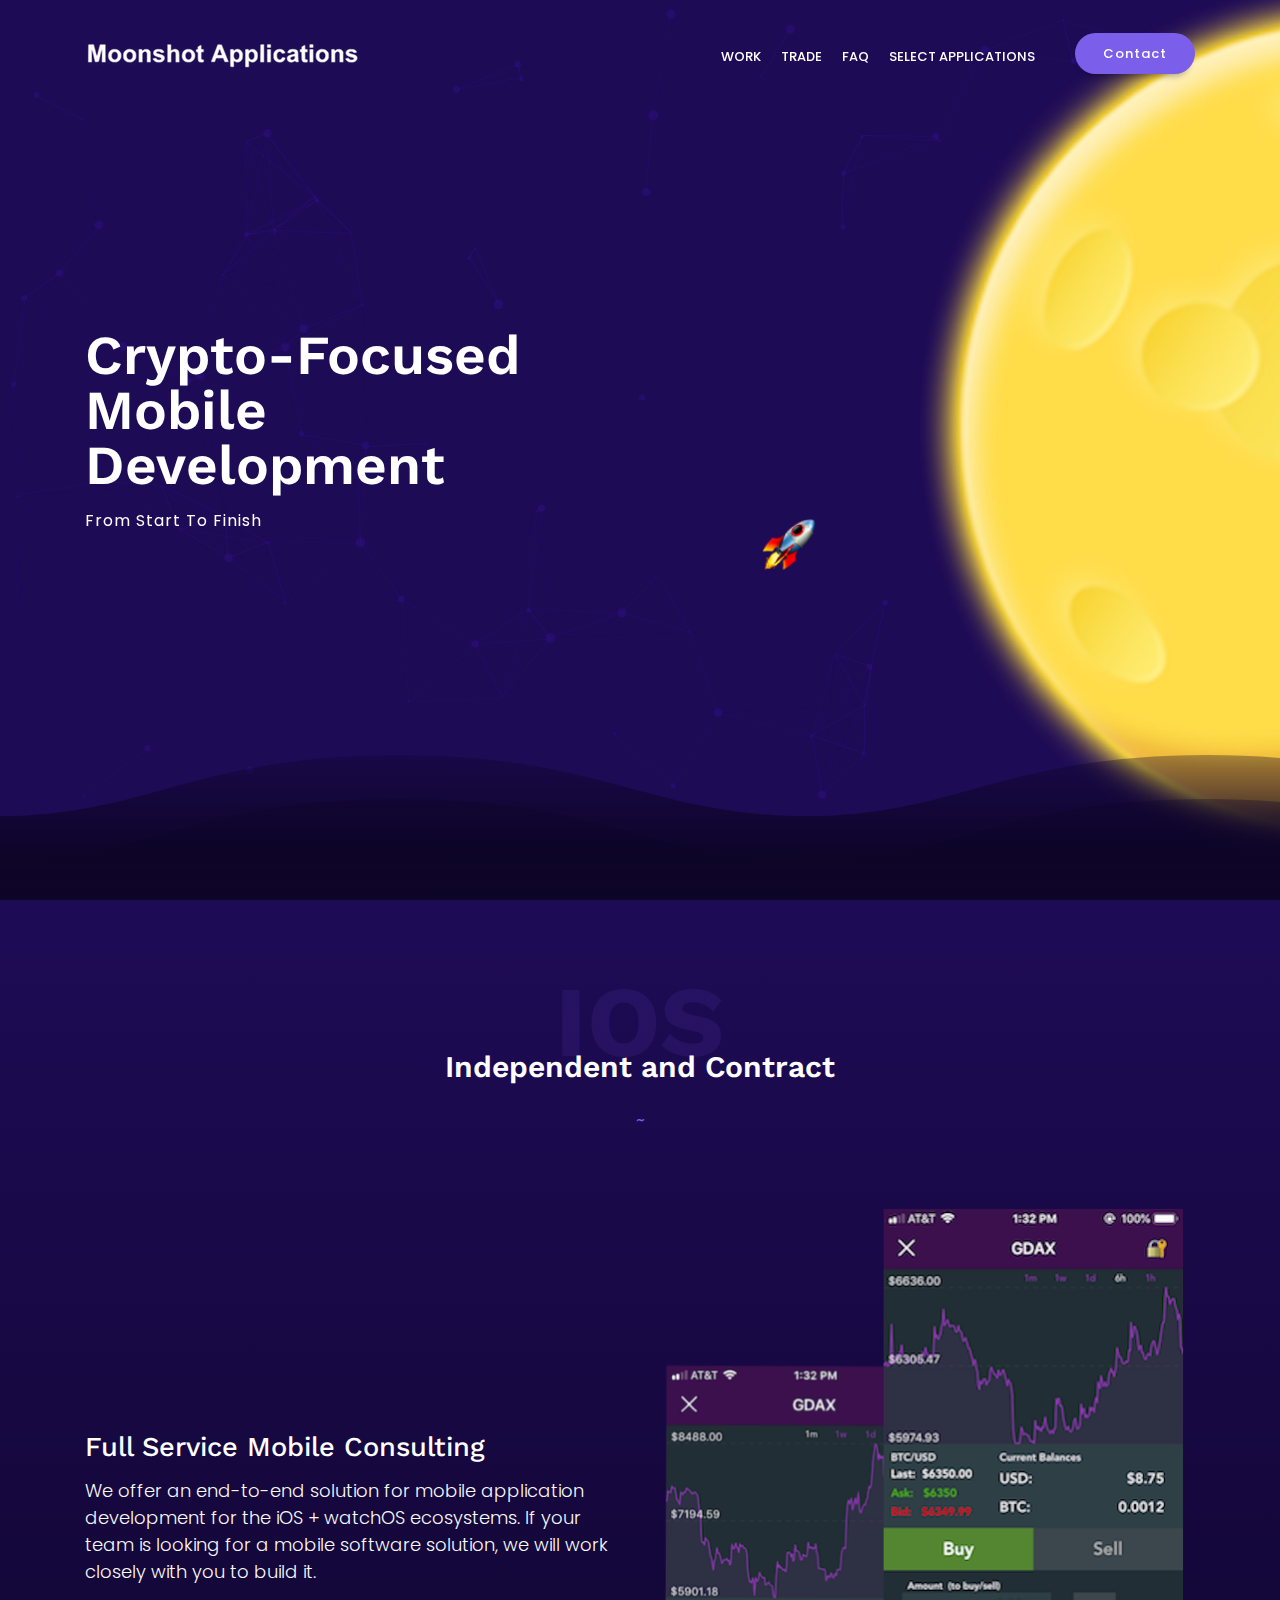
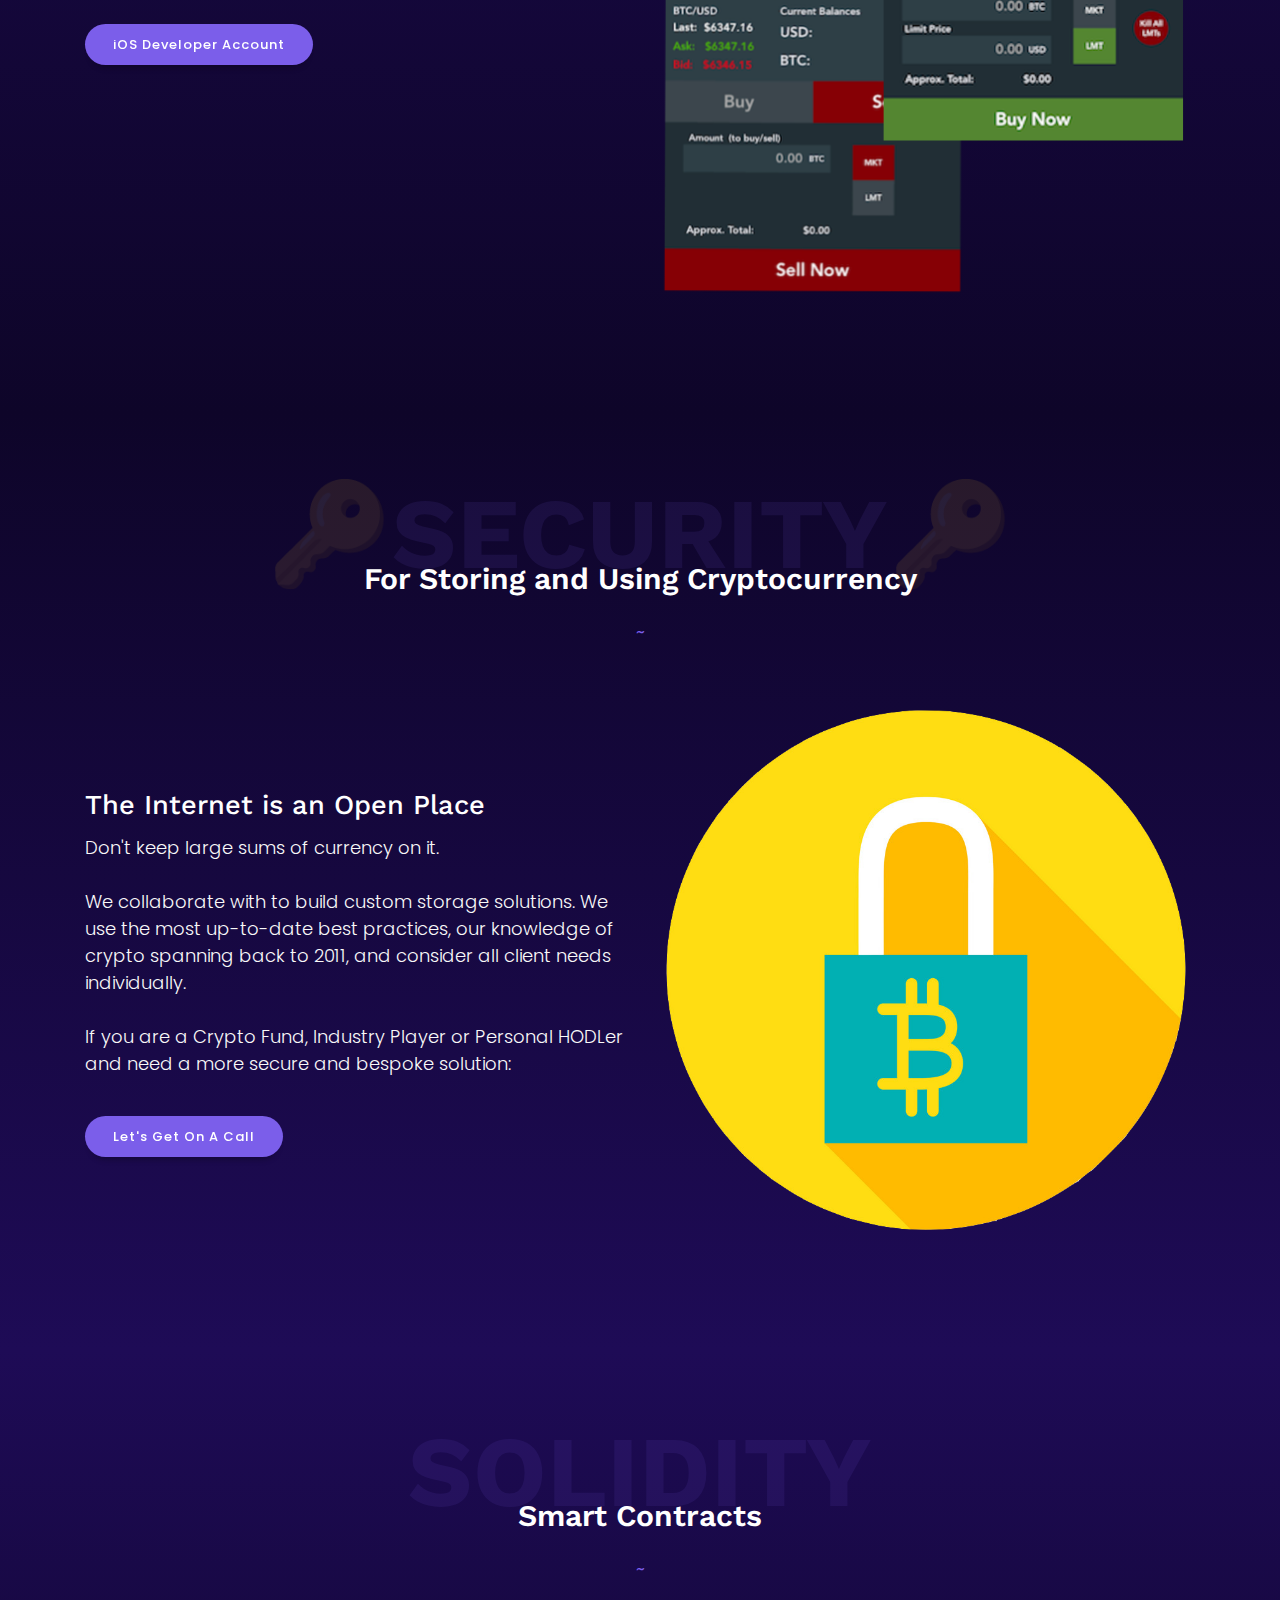
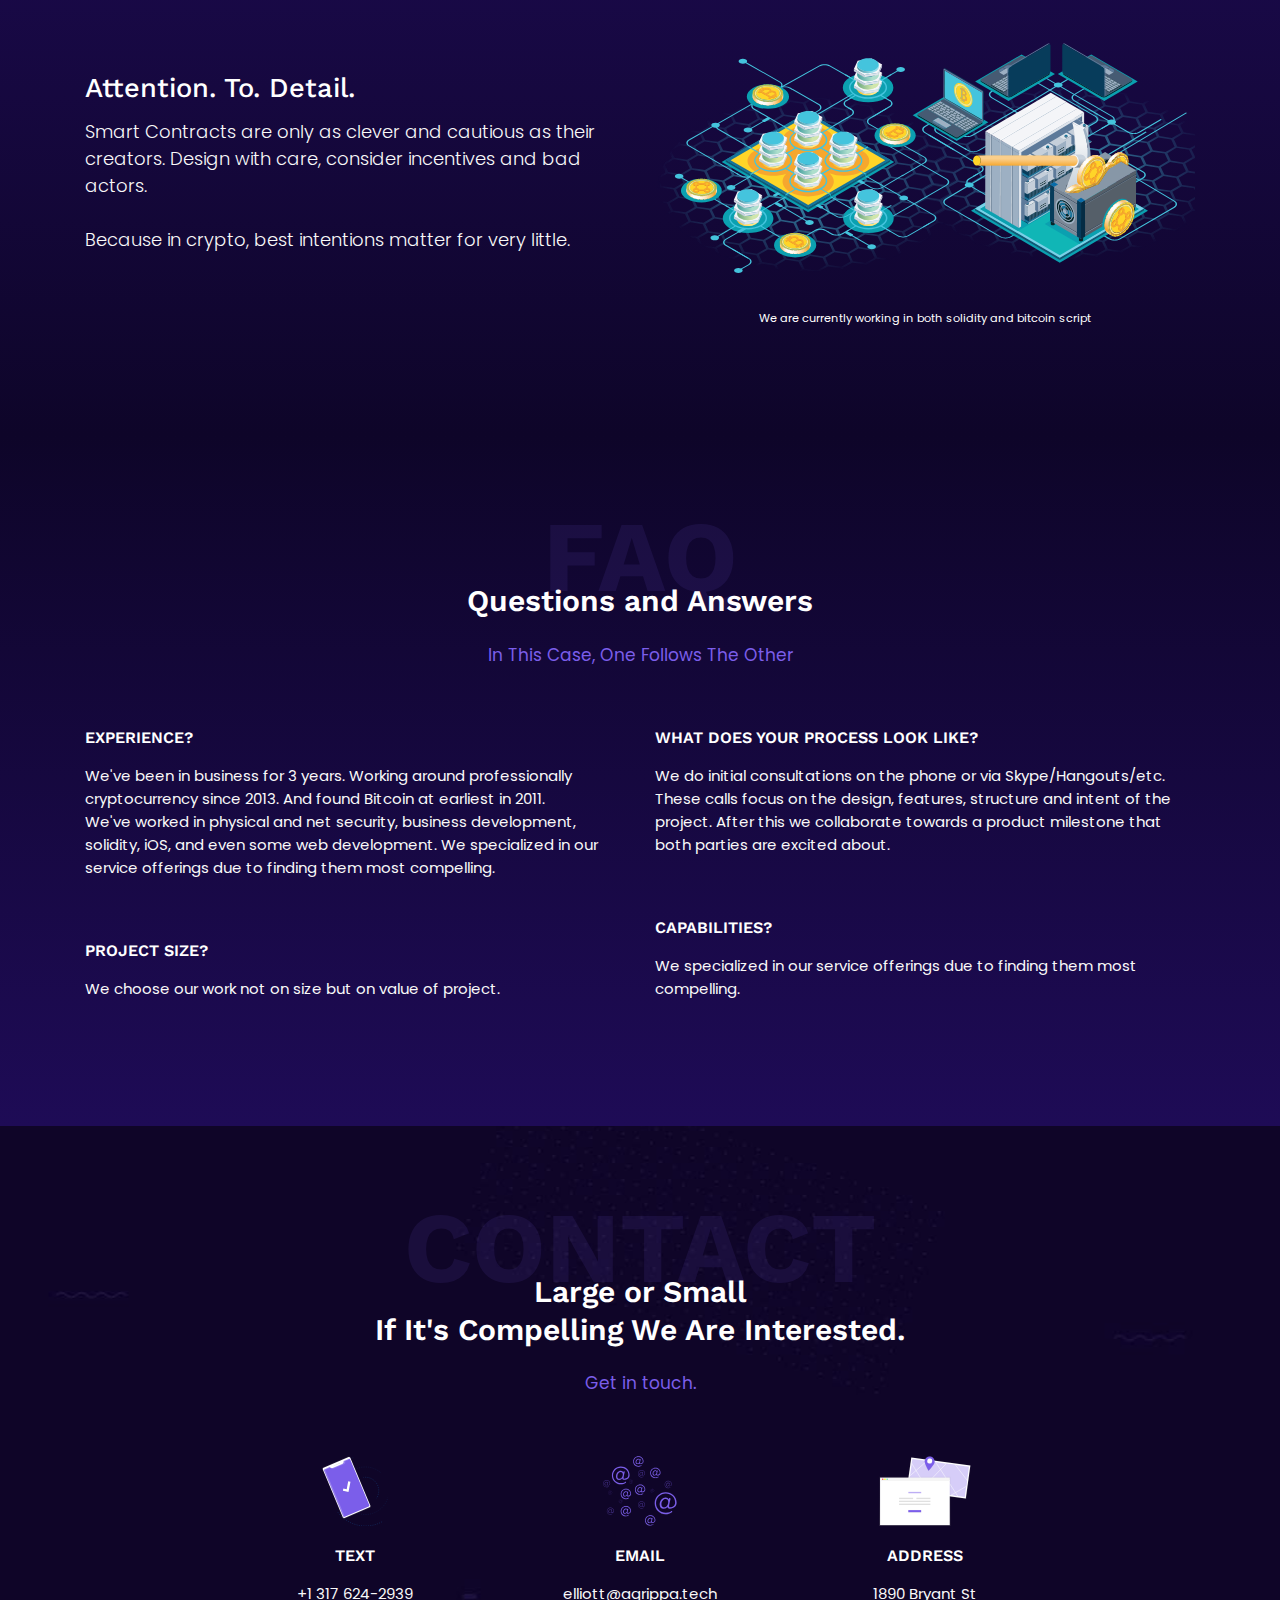
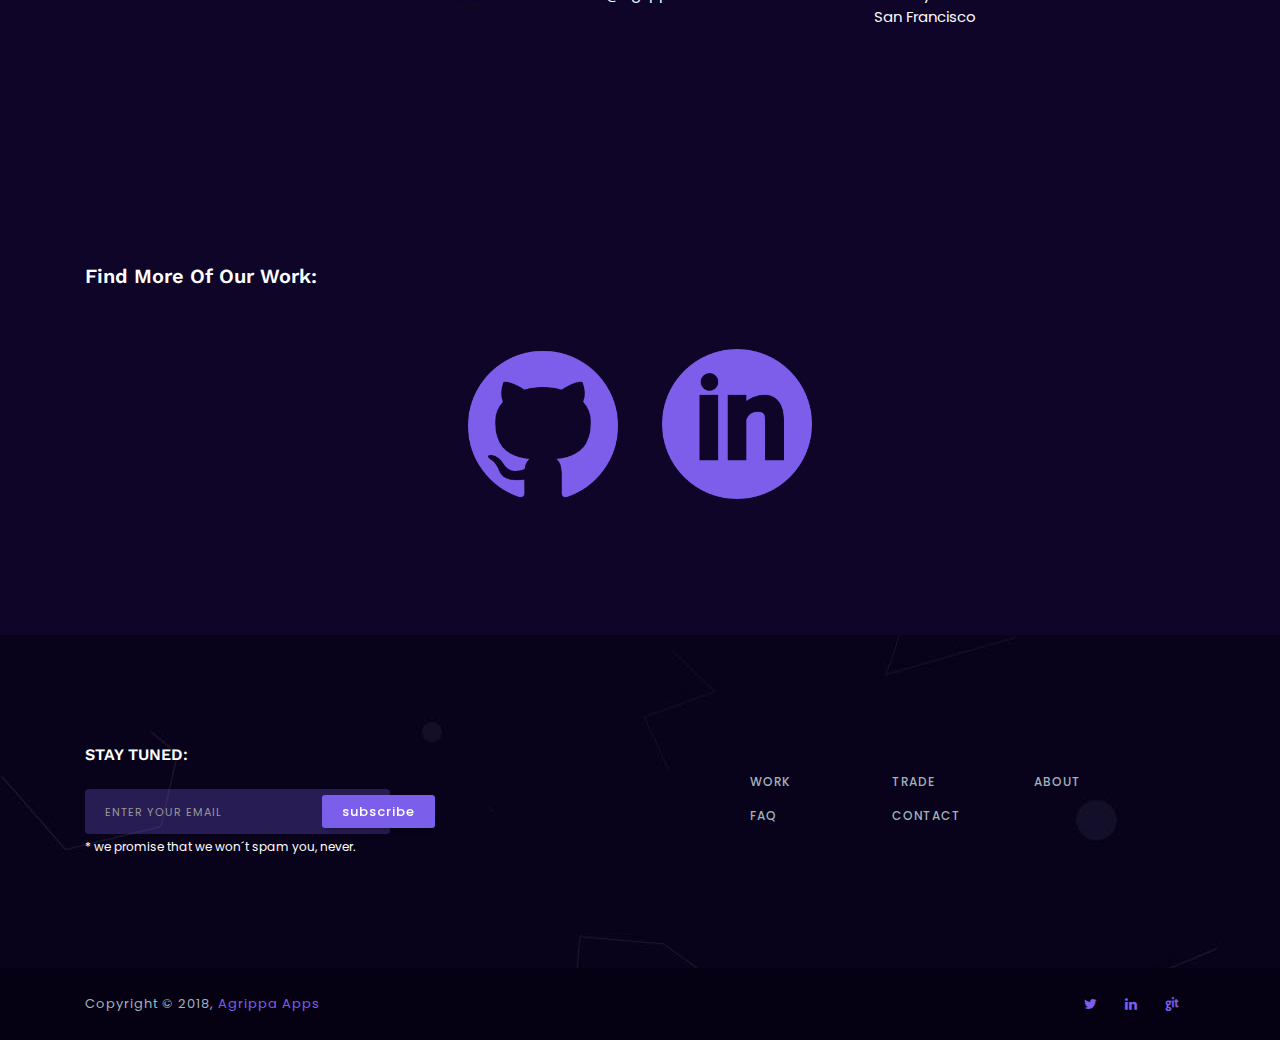
==== index.html @ 1a447d34 "first roustabout commit, much editing to be done" ====
<!DOCTYPE html>
<!--[if IE 8]><html class="no-js lt-ie9" lang="en"> <![endif]-->
<!--[if gt IE 8]>
<!--><html class="no-js" lang="en"><!--<![endif]-->
<head>

	<!-- Basic Page Needs      file:///Users/Elliott/Desktop/newSite/itali43Github/index.html
	================================================== -->
	<meta charset="utf-8">
	<title>Moonshot Apps</title>
	<meta name="description"  content="Amazing Software Consulting Start to Finish" />
	<meta name="author" content="Agrippa Apps">
	<meta name="keywords"  content="ig design, website, design, html5, css3, jquery, creative, clean, animated, portfolio, blog, one-page, multi-page, corporate, business," />
	<meta property="og:title" content="Moonshot Applications" />
	<meta property="og:type" content="website" />
	<meta property="og:url" content="" />
	<meta property="og:image" content="" />
	<meta property="og:image:width" content="470" />
	<meta property="og:image:height" content="246" />
	<meta property="og:site_name" content="" />
	<meta property="og:description" content="Professional Software Consulting" />
	<meta name="twitter:card" content="summary_large_image" />
	<meta name="twitter:site" content="https://twitter.com/notnotElliott" />
	<meta name="twitter:domain" content="http://tothemoon.consulting" />
	<meta name="twitter:title" content="" />
	<meta name="twitter:description" content="Personal Twitter" />
	<meta name="twitter:image" content="http://tothemoon.consulting" />

	<!-- Mobile Specific Metas
	================================================== -->
	<meta name="viewport" content="width=device-width, initial-scale=1, maximum-scale=1">
	<meta name="theme-color" content="#212121"/>
    <meta name="msapplication-navbutton-color" content="#212121"/>
    <meta name="apple-mobile-web-app-status-bar-style" content="#212121"/>

	<!-- Web Fonts
	================================================== -->
	<link href="https://fonts.googleapis.com/css?family=Work+Sans:100,200,300,400,500,600,700,800,900" rel="stylesheet"/>
	<link href="https://fonts.googleapis.com/css?family=Poppins:100,100i,200,200i,300,300i,400,400i,500,500i,600,600i,700,700i,800,800i,900,900i" rel="stylesheet"/>
	<link href="https://fonts.googleapis.com/css?family=Crimson+Text:400,400i,600,600i,700,700i" rel="stylesheet"/>

	<!-- CSS
	================================================== -->
	<link rel="stylesheet" href="css/bootstrap.min.css"/>
	<link rel="stylesheet" href="css/font-awesome.min.css"/>
	<link rel="stylesheet" href="css/owl.carousel.css"/>
	<link rel="stylesheet" href="css/owl.transitions.css"/>
	<link rel="stylesheet" href="css/style.css"/>
	<link rel="stylesheet" href="css/colors/color.css"/>

	<!-- Favicons
	================================================== -->
	<link rel="icon" type="image/png" href="rocketFavIcon.png">
	<link rel="apple-touch-icon" href="rocket-touch.png">
	<link rel="apple-touch-icon" sizes="72x72" href="rocket-touch72.png">
	<link rel="apple-touch-icon" sizes="114x114" href="rocket-touch114.png">


</head>
<body>

	<div class="loader dark">
		<svg version="1.1" id="Layer_1" xmlns="http://www.w3.org/2000/svg" xmlns:xlink="http://www.w3.org/1999/xlink" x="0px" y="0px"
		 width="24px" height="30px" viewBox="0 0 24 30" style="enable-background:new 0 0 50 50;" xml:space="preserve">
			<rect x="0" y="0" width="4" height="10" fill="#333">
				<animateTransform attributeType="xml"
				attributeName="transform" type="translate"
				values="0 0; 0 20; 0 0"
				begin="0" dur="0.6s" repeatCount="indefinite" />
			</rect>
			<rect x="10" y="0" width="4" height="10" fill="#333">
				<animateTransform attributeType="xml"
				attributeName="transform" type="translate"
				values="0 0; 0 20; 0 0"
				begin="0.2s" dur="0.6s" repeatCount="indefinite" />
			</rect>
			<rect x="20" y="0" width="4" height="10" fill="#333">
				<animateTransform attributeType="xml"
				attributeName="transform" type="translate"
				values="0 0; 0 20; 0 0"
				begin="0.4s" dur="0.6s" repeatCount="indefinite" />
			</rect>
		</svg>
	</div>



	<!-- Nav and Logo
	================================================== -->

	<div id="menu-wrap" class="menu-back cbp-af-header dark">
		<div class="container">
			<div class="row">
				<div class="col-12">
					<nav class="navbar navbar-expand-lg navbar-light bg-light mx-lg-0">
						<a class="navbar-brand" href="index.html"><img src="img/moonshotTextWhiteSMALL.png" alt=""></a>
						<button class="navbar-toggler" type="button" data-toggle="collapse" data-target="#navbarSupportedContent" aria-controls="navbarSupportedContent" aria-expanded="false" aria-label="Toggle navigation">
							<span class="navbar-toggler-icon">
								<span class="menu-icon__line menu-icon__line-left"></span>
								<span class="menu-icon__line"></span>
								<span class="menu-icon__line menu-icon__line-right"></span>
							</span>
						</button>

						<div class="collapse navbar-collapse" id="navbarSupportedContent">
							<ul class="navbar-nav ml-auto">
								<li class="nav-item">
									<a class="nav-link" href="#work" data-ps2id-offset="120">Work</a>
								</li>
								<li class="nav-item">
									<a class="nav-link" href="pstrade.html">Trade</a>
								</li>
								<!-- <li class="nav-item">
									<a class="nav-link" href="#about">About</a>
								</li> -->
								<li class="nav-item">
									<a class="nav-link" href="#faq">FAQ</a>
								</li>

								<li class="nav-item">
									<a class="nav-link no-line" href="#">Select Applications</a>
									<ul class="background-dark-blue-2 sub-shadow">
										<li><a href="https://itunes.apple.com/us/app/purple-swan/id1237567657?mt=8">Purple Swan</a></li>
										<li><a href="https://github.com/itali43/PSTrading/blob/master/README.md">The Story of PSTrade</a></li>
										<li><a href="https://itunes.apple.com/us/app/stegasaurus/id1383351187?mt=8">Stegasaurus</a></li>
										<li><a href="panickRoom.html">Panick!</a></li>
										<li><a href="https://itunes.apple.com/us/app/vessel-app/id1323809767?mt=8">Vessel</a></li>
										<!-- <li><a href="index-4.html">Security Contracting App</a></li> -->
										<li><a href="http://pactumcapital.com">Pactum Capital Website</a></li>
										<!--<li><a href="https://itunes.apple.com/us/app/eight-minute-abs/id1416851451?mt=8">Eight Minute Abs</a></li>-->
									</ul>
								</li>

								<li class="nav-item mt-2">
									<a class="btn btn-primary js-tilt" href="mailto:elliott@agrippa.tech" role="button" data-tilt-perspective="300" data-tilt-speed="700" data-tilt-max="24"><span>Contact</span></a>
								</li>
							</ul>
						</div>
					</nav>
				</div>
			</div>
		</div>
	</div>


	<!-- Primary Page Layout
	================================================== -->

	<div class="section full-height height-auto-lg hide-over background-dark-blue-3">
		<div class="hero-center-wrap relative-on-lg">
			<div class="container">
				<div class="row">
					<div class="col-lg-6 text-center text-lg-left parallax-fade-top align-self-center z-bigger">
						<h2 class="text-white">Crypto-Focused Mobile Development</h2>
						<p class="mt-3 mb-4 pb-3 font-weight-normal text-white">From Start To Finish</p>
						<!-- Button under title
						<a class="btn btn-primary js-tilt" href="#app" data-gal="m_PageScroll2id" data-ps2id-offset="68" role="button" data-tilt-perspective="300" data-tilt-speed="700" data-tilt-max="24"><span>Download App</span></a>
						================================================== -->

					</div>
					<div class="col-lg-6 mt-5 mt-lg-0">
						<div class="img-wrap header-img">
							<img src="img/thenMoonWRocket.png" alt="">
						</div>
					</div>
				</div>
			</div>
		</div>
		<div class="ocean dark">
			<div class="wave"></div>
			<div class="wave"></div>
		</div>
		<div id="particles-js" class="min-height"></div>
	</div>

	<!-- <div class="section z-bigger background-gradient-dark">
		<div class="section padding-bottom-big" id="featured">
		<div class="section">
			<div class="container">
				<div class="row">

					<div class="col-md-12">
						<div class="title-wrap text-center">
							<h3 class="text-white"><br><br><b>Featured:</b> <br>Panick Room</h3>
							<p class="color-pr">~</p>
							<div class="title-wrap text-center">

							<p class="mb-4 mb-lg-5 text-white"> Bet on your ability to respond to notifications.
								<br>
								It pays to pay attention!
							</p>
</div>
						</div>
					</div>

				</div>
			</div>


		</div>
		<div class="section padding-top-big-featured">
				<div class="row">
					<div class="col-12 col-lg-6 offset-lg-3 text-center">
						<img src="img/PanickIconSMALL.png" alt="image"/><br><br>
						<a class="btn btn-primary mx-0 js-tilt" href="panickRoom.html" role="button" data-tilt-perspective="300" data-tilt-speed="700" data-tilt-max="24"><span>Show Me What's Coming</span></a>

					</div>
				</div>
		</div>
		</div>

	</div> -->

		<div class="section padding-top-bottom-big background-gradient-dark-re" id="work">
			<div class="container">
				<div class="row">
					<div class="col-md-12">
						<div class="title-wrap text-center">
							<div class="back-title">ios</div>
							<h3 class="text-white"><br>Independent and Contract</h3>
							<p class="color-pr">~</p>
						</div>
					</div>
				</div>
			</div>
			<div class="container">
				<div class="row">
					<div class="col-md-6 align-self-center">
						<h4 class="text-white">Full Service Mobile Consulting</h4>
						<p class="lead text-grey">We offer an end-to-end solution for mobile application development
							for the iOS + watchOS ecosystems. If your team is looking for a mobile software solution,
							we will work closely with you to build it.
</p>
						<!-- <ul class="app-list mb-5 mt-4">
							<li class="text-grey">Mind On The Money: IAP, Crypto, Wallet, TXNs</li>
							<li class="text-grey">Location: Geolocation, Core Sensor APIs, Maps, All Working Together</li>
							<li class="text-grey">Decentralization: Shamirs Secrets, Fugi, Purple Swan Keychain</li>
							<li class="text-grey">Detailed transaction info</li>
							<li class="text-grey">Custom fees and limits</li>
						</ul> -->

						<br>
						<a class="btn btn-primary mx-0 js-tilt" href="https://itunes.apple.com/us/developer/elliott-williams/id1089862715" role="button" data-tilt-perspective="300" data-tilt-speed="700" data-tilt-max="24"><span>iOS Developer Account</span></a>
						<!-- <a class="app-btn ml-4" href="#"><i class="fa fa-apple"></i></a>
						<a class="app-btn ml-2" href="#"><i class="fa fa-android"></i></a>
						<a class="app-btn ml-2" href="#"><i class="fa fa-windows"></i></a> -->
					</div>
					<div class="col-md-6 order-first order-md-last mb-4 mb-md-0">
						<div class="img-wrap">
							<img src="img/doubleAppView.png" alt="">
						</div>
					</div>
				</div>
			</div>
		</div>


				<div class="section padding-top-bottom-big background-gradient-dark" id="security">
					<div class="container">
						<div class="row">
							<div class="col-md-12">
								<div class="title-wrap text-center">
									<div class="back-title">🔑Security🔑</div>
									<h3 class="text-white"><br>For Storing and Using Cryptocurrency</h3>
									<p class="color-pr">~</p>
								</div>
							</div>
						</div>
					</div>
					<div class="container">
						<div class="row">
							<div class="col-md-6 align-self-center">
								<h4 class="text-white">The Internet is an Open Place</h4>
								<p class="lead text-grey">Don't keep large sums of currency on it.
									<br><br>
									We collaborate with  to build custom storage solutions.
									We use the most up-to-date best practices, our knowledge of crypto spanning back to 2011, and consider all client needs individually.
									<br><br>
									If you are a Crypto Fund, Industry Player or Personal HODLer and need a more secure and bespoke solution:
								</p>
								<br>
								<a class="btn btn-primary mx-0 js-tilt" href="#contact" role="button" data-tilt-perspective="300" data-tilt-speed="700" data-tilt-max="24"><span>Let's Get On A Call</span></a>

								<!-- <ul class="app-list mb-5 mt-4">
									<li class="text-grey"><b>Bespoke solutions.</b> Each situation demands a custom solution to fith the client.</li>
									<li class="text-grey"><b>Decentralizate.</b> password recovery with <a href="https://github.com/itali43/ShamirsSecretConcept">Shamir's Secret Sharing</a></li>
									<li class="text-grey"><b>Blockchain Agnostic.</b>  BTC, ETH, ERC20, XLM, etc.</li>
									<li class="text-grey"><b>Backups.</b>  Mistakes happen, and any good security solution has multiple backups.</li>
									<li class="text-grey"><b>Time Matters.</b>  Whether it's every day or once a decade makes a difference.  We dial between ease of use with security.</li>
								</ul> -->
								<!-- <a class="btn btn-primary mx-0 js-tilt" href="#" role="button" data-tilt-perspective="300" data-tilt-speed="700" data-tilt-max="24"><span>Download App</span></a>
								<a class="app-btn ml-4" href="#"><i class="fa fa-apple"></i></a>
								<a class="app-btn ml-2" href="#"><i class="fa fa-android"></i></a>
								<a class="app-btn ml-2" href="#"><i class="fa fa-windows"></i></a> -->
							</div>
							<div class="col-md-6 order-first order-md-last mb-4 mb-md-0">
								<div class="img-wrap">
									<img src="img/BTCLock.png" alt="">
								</div>
							</div>
						</div>
					</div>
				</div>



						<div class="section padding-top-bottom-big background-gradient-dark-re" id="solidity">
							<div class="container">
								<div class="row">
									<div class="col-md-12">
										<div class="title-wrap text-center">
											<div class="back-title">Solidity</div>
											<h3 class="text-white"><br>Smart Contracts</h3>
											<p class="color-pr">~</p>
										</div>
									</div>
								</div>
							</div>
							<div class="container">
								<div class="row">
									<div class="col-md-6 align-self-center">
										<h4 class="text-white">Attention. To. Detail.</h4>
										<p class="lead text-grey">
											Smart Contracts are only as clever and cautious as their creators.
											Design with care, consider incentives and bad actors.
											<br><br>
											Because in crypto, best intentions matter for very little.
											<br><br>
										</p>
										<!-- <ul class="app-list mb-5 mt-4">
											<li class="text-grey">Smart by design</li>
											<li class="text-grey">Easy Coin Management</li>
											<li class="text-grey">Instantly import your wallet</li>
											<li class="text-grey">Detailed transaction info</li>
											<li class="text-grey">Custom fees and limits</li>
										</ul> -->
										<!-- <a class="btn btn-primary mx-0 js-tilt" href="https://github.com/itali43/landlordNASProject/blob/master/landlordNAS.js" role="button" data-tilt-perspective="300" data-tilt-speed="700" data-tilt-max="24"><span>Our  Nebulas Contract</span></a> -->
										<!-- <a class="app-btn ml-4" href="#"><i class="fa fa-apple"></i></a>
										<a class="app-btn ml-2" href="#"><i class="fa fa-android"></i></a>
										<a class="app-btn ml-2" href="#"><i class="fa fa-windows"></i></a>  -->
									</div>
									<div class="col-md-6 order-first order-md-last mb-4 mb-md-0">
										<div class="img-wrap">
											<img src="img/home-il.svg" alt="">
											<br>
											<center><a class="text-white"><sub>We are currently working in both solidity and bitcoin script</sub><a></center>
										</div>
									</div>
								</div>
							</div>
						</div>

		<!-- concept section
	<div class="section padding-top-bottom-big background-gradient-dark-re" id="concept">
		<div class="container">
			<div class="row">
				<div class="col-md-12">
					<div class="title-wrap text-center">
						<div class="back-title">concept</div>
						<h3 class="text-white">We are the only global<br>mining operation.</h3>
						<p class="color-pr">Lend your digital assets to others for trading and earn an interest through margin trading loans.</p>
					</div>
				</div>
				<div class="col-md-4">
					<div class="concept-box">
						<img class="mb-4" src="img/con-1.svg" alt="">
						<h5 class="text-white">Independent</h5>
						<p class="text-grey">Our mobility concept enables super-simple transportation and worldwide deployment.</p>
					</div>
				</div>
				<div class="col-md-4 mt-4 mt-md-0">
					<div class="concept-box">
						<img class="mb-4" src="img/con-2.svg" alt="">
						<h5 class="text-white">Fully Scalable</h5>
						<p class="text-grey">Mobile and efficient low-cost hardware and optimized propietary management.</p>
					</div>
				</div>
				<div class="col-md-4 mt-4 mt-md-0">
					<div class="concept-box">
						<img class="mb-4" src="img/con-3.svg" alt="">
						<h5 class="text-white">High Growth</h5>
						<p class="text-grey">Our reinvestment strategy enables us to quickly grow our fleet of mobile units.</p>
					</div>
				</div>
				<div class="col-md-12 padding-top-bottom">
					<div class="line-sep"></div>
				</div>
			</div>
		</div>
		<div class="container">
			<div class="row">
				<div class="col-md-6 align-self-center">
					<h4 class="text-white">Creating a win-win<br>for everyone</h4>
					<p class="lead text-grey">An exciting business opportunity should come with equally exciting rewards.</p>
					<p class="text-grey">Early adopters can earn up to a 200% bonus based on the final token value should we reach our 100 mil tokens hardcap during our planned token sale event.</p>
					<a class="btn btn-primary mt-4 mx-0 js-tilt" href="#roadmap" data-gal="m_PageScroll2id" data-ps2id-offset="68" role="button" data-tilt-perspective="300" data-tilt-speed="700" data-tilt-max="24"><span>Roadmap</span></a>
				</div>
				<div class="col-md-5 offset-md-1 order-first order-md-last mb-4 mb-md-0">
					<div class="img-wrap">
						<img src="img/1.svg" alt="">
					</div>
				</div>
			</div>
		</div>
		<div class="container">
			<div class="row">
				<div class="col-md-12 my-5"></div>
			</div>
		</div>
		<div class="container">
			<div class="row">
				<div class="col-md-5 mb-4 mb-md-0">
					<div class="img-wrap">
						<img src="img/2.svg" alt="">
					</div>
				</div>
				<div class="col-md-6 offset-md-1 align-self-center">
					<h4 class="text-white">More than just a price jump</h4>
					<p class="text-grey">The Coeus token sale events are unique as they offer tiered bonuses which include not only an increasing token price but also lifetime discounts, a commitment from us to support our tokens liquidity and future value, as well as access to future pre-pre-Token sale events.</p>
					<a class="btn btn-primary mt-4 mx-0 js-tilt" href="#buy" data-gal="m_PageScroll2id" data-ps2id-offset="120" role="button" data-tilt-perspective="300" data-tilt-speed="700" data-tilt-max="24"><span>Buy Tokens</span></a>
				</div>
			</div>
		</div>
	</div>
-->


	<!--  ROADMAP , has a really cool static background similar to the floaters up top
	<div class="section padding-top-bottom-big" id="roadmap">
		<div class="background-parallax" style="background-image: url('img/parallax-dark.jpg')" data-enllax-ratio=".5" data-enllax-type="background" data-enllax-direction="vertical"></div>
		<div class="container">
			<div class="row">
				<div class="col-md-12">
					<div class="title-wrap text-center">
						<div class="back-title">roadmap</div>
						<h3 class="text-white">Making the most<br>out of unused.</h3>
						<p class="color-pr">The Coeus token sale events are unique as they offer tiered bonuses which include increasing token price and lifetime discounts.</p>
					</div>
				</div>
				<div class="col-md-12">
					<div class="customNavigation">
						<a class="prev-roadmap dark"><i class="fa fa-angle-left"></i></a>
						<a class="next-roadmap dark"><i class="fa fa-angle-right"></i></a>
					</div>
					<div id="owl-roadmap" class="owl-carousel owl-theme">
						<div class="item dark">
							<div class="roadmap-box background-dark-blue-2">
								<p class="mb-4 achieved"><span>Achieved</span></p>
								<h6 class="text-white">Dec 2017.</h6>
								<p class="text-grey">Start of Development</p>
							</div>
						</div>
						<div class="item dark">
							<div class="roadmap-box current-road background-dark-blue-2 roadmap-shadow">
								<p class="mb-4"><span>Current</span></p>
								<h6 class="text-white">Apr 2018.</h6>
								<p class="text-grey">Token Sale Start</p>
							</div>
						</div>
						<div class="item dark">
							<div class="roadmap-box next-road background-dark-blue-2">
								<p class="mb-4 plan"><span>Plan</span></p>
								<h6 class="text-white">May 2018.</h6>
								<p class="text-grey">Blockchain Dev Starts</p>
							</div>
						</div>
						<div class="item dark">
							<div class="roadmap-box next-road background-dark-blue-2">
								<p class="mb-4 plan"><span>Plan</span></p>
								<h6 class="text-white">Oct 2018.</h6>
								<p class="text-grey">Exchange Beta Launch</p>
							</div>
						</div>
						<div class="item dark">
							<div class="roadmap-box next-road background-dark-blue-2">
								<p class="mb-4 plan"><span>Plan</span></p>
								<h6 class="text-white">Jan 2019.</h6>
								<p class="text-grey">Expanded Licensing</p>
							</div>
						</div>
						<div class="item dark">
							<div class="roadmap-box next-road background-dark-blue-2">
								<p class="mb-4 plan"><span>Plan</span></p>
								<h6 class="text-white">Mar 2019.</h6>
								<p class="text-grey">Debit Card Launch</p>
							</div>
						</div>
						<div class="item dark">
							<div class="roadmap-box next-road background-dark-blue-2">
								<p class="mb-4 plan"><span>Plan</span></p>
								<h6 class="text-white">May 2019.</h6>
								<p class="text-grey">Partnership For Future</p>
							</div>
						</div>
					</div>
				</div>
				<div class="col-md-12 padding-top">
					<div class="title-wrap text-center">
						<h5 class="text-white">How it works:</h5>
					</div>
				</div>
				<div class="col-md-8 offset-md-2">
					<div class="video-section video-shadow">
						<figure class="vimeo">
							<a href="https://player.vimeo.com/video/239566739">
								<img src="img/video-light.jpg" alt="image"/>
							</a>
						</figure>
					</div>
				</div>
			</div>
		</div>

	</div> -->
<!-- where app section  used to be-->
<!-- where featured was -->






<!-- FAQ section! -->
	<div class="section padding-top-bottom-big  background-gradient-dark" id="faq">
		<div class="container">
			<div class="row">
				<div class="col-md-12">
					<div class="title-wrap text-center">
						<div class="back-title">faq</div>
						<h3 class="text-white"><br>Questions and Answers</h3>
						<p class="color-pr">In This Case, One Follows The Other</p>
					</div>
				</div>
			</div>
		</div>
		<div class="container">
			<div class="row">
				<div class="col-md-6 mt-4 mt-md-0">

				<h6 class="text-white">Experience?</h6>
				<p class="text-grey"> We've been in business for 3 years.  Working around professionally cryptocurrency since 2013.  And found Bitcoin at earliest in 2011.
					<br>
					We've worked in physical and net security, business development, solidity, iOS, and even some web development.  We specialized in our service offerings due to finding them most compelling.
				</p>
				<br><br>
				<h6 class="text-white">Project Size?</h6>
				<p class="text-grey">
					We choose our work not on size but on value of project.
				</p>

			</div>


				<!-- <div class="col-md-6">
					<div id="accordion" class="accordion-style">
						<div class="card">
							<div class="card-header" id="headingOne">
								<a class="text-white background-dark-blue-2" data-toggle="collapse" data-target="#collapseOne" aria-expanded="true" aria-controls="collapseOne">
									Talk to me about Experience.
								</a>
							</div>

							<div id="collapseOne" class="collapse show" aria-labelledby="headingOne" data-parent="#accordion">
								<div class="card-body">
									<h6 class="text-white">Ok, not quite a question, however..</h6>
									<p class="text-grey"> We've been in business for 3 years.  Working around professionally cryptocurrency since 2013.  And found Bitcoin at earliest in 2011.
										<br>
										We've worked in physical and net security, business development, solidity, iOS, and even some web development.  We specialized in our service offerings due to finding them most compelling.
									</p>
								</div>
							</div>
						</div>

						<div class="card">
							<div class="card-header" id="headingTwo">
								<a class="collapsed text-white background-dark-blue-2" data-toggle="collapse" data-target="#collapseTwo" aria-expanded="false" aria-controls="collapseTwo">
									How Decentralized Can We Get?
								</a>
							</div>
							<div id="collapseTwo" class="collapse" aria-labelledby="headingTwo" data-parent="#accordion">
								<div class="card-body">
									<h6 class="text-white">As Much as You Want, Friend.</h6>
									<p class="text-grey">You can check out <a href="https://github.com/itali43/ShamirsSecretConcept">a solution</a> one of us wrote up on using Shamir's Secrets and decentralized password retrieval. (Don't worry, it's not overly complicated, but very practical-- that's our security philosophy)
										<br> If you think about things fully client side solutions, Local Mobile Chat Rooms and other things that sound like that, we'll get along.  If preference is still for a client-server model, that's both very often more efficacious every mobile dev's bread and butter and we are that too!
									</p>
								</div>
							</div>
						</div>

						<div class="card">
							<div class="card-header" id="headingThree">
								<a class="collapsed text-white background-dark-blue-2" data-toggle="collapse" data-target="#collapseThree" aria-expanded="false" aria-controls="collapseThree">
									Do you know how to solve Ethereum's Scaling Problems?
								</a>
							</div>
							<div id="collapseThree" class="collapse" aria-labelledby="headingThree" data-parent="#accordion">
								<div class="card-body">
									<h6 class="text-white">_No_</h6>
									<p class="text-grey">Though I quite enjoy talking about it.</p>
								</div>
							</div>
						</div>
					</div>
				</div> -->



<!--@@@@@@@@@@@@@@@@@@@@@@@@@-->

				<div class="col-md-6 mt-4 mt-md-0">

				<h6 class="text-white">What does your Process look like?</h6>
				<p class="text-grey">
					We do initial consultations on the phone or via Skype/Hangouts/etc.
					These calls focus on the design, features, structure and intent of the project.
					After this we collaborate towards a product milestone that both parties are excited about.
				</p>
				<br><br>
				<h6 class="text-white">Capabilities?</h6>
				<p class="text-grey">
					We specialized in our service offerings due to finding them most compelling.
				</p>

				<div>
				<!-- <div class="col-md-6 mt-4 mt-md-0">
					<div id="accordion-snd" class="accordion-style">
						<div class="card">
							<div class="card-header" id="headingFour">
								<a class="text-white background-dark-blue-2" data-toggle="collapse" data-target="#collapseFour" aria-expanded="true" aria-controls="collapseFour">
									What Kind Of Security Offerings do you Have?
								</a>
							</div>

							<div id="collapseFour" class="collapse show" aria-labelledby="headingFour" data-parent="#accordion-snd">
								<div class="card-body">
									<h6 class="text-white">Physical Security, Mostly.</h6>
									<p class="text-grey">A combination of Paranoia, Military Training + Field Manuals, work around NetSec and half a decade in Bitcoin has made us uniquely suited for finding appropriate bespoke solutions for clients looking for security.
										 <br>Ping us, we probably do it, and if we don't we know who does it best. </p>
								</div>
							</div>
						</div>

						<div class="card">
							<div class="card-header" id="headingFive">
								<a class="collapsed text-white background-dark-blue-2" data-toggle="collapse" data-target="#collapseFive" aria-expanded="false" aria-controls="collapseFive">
									Why "Agrippa" and When Moon?
								</a>
							</div>
							<div id="collapseFive" class="collapse" aria-labelledby="headingFive" data-parent="#accordion-snd">
								<div class="card-body">
									<h6 class="text-white">Not When: Always Moon. Duh.</h6>
									<p class="text-grey">Marcus Vipsanius Agrippa was the Right Hand of Caesar Augustus.
										Much of the latter's military victories and public works were in fact Agrippa's travails.
										When asked, Agrippa would unfailingly say that all credit should go to Augustus.
										We saw a fitting metaphor in our business of building great things to be remembered forever (blockchain == immutable),
										for those we faithfully work for.<br> <center class="text-white">..plus the domain was open</center></p>
								</div>
							</div>
						</div>

						<div class="card">
							<div class="card-header" id="headingSix">
								<a class="collapsed text-white background-dark-blue-2" data-toggle="collapse" data-target="#collapseSix" aria-expanded="false" aria-controls="collapseSix">
									So Why Should I Invest My Time Working With You Guys?
								</a>
							</div>
							<div id="collapseSix" class="collapse" aria-labelledby="headingSix" data-parent="#accordion-snd">
								<div class="card-body">
									<h6 class="text-white">We get the job done.  None of the Typical Contracting Headaches.</h6>
									<p class="text-grey">We make clients happy, no exceptions.  We add our extensive skills where needed, keep strong and
										consistent communication, iterate, stay energetic and motivated and match to your perfect measure of: Speed, Quality and Cost.  You get two of three!
										Faithful service, with a smile.</p>
								</div>
							</div>
						</div>
					</div>
				</div> -->
			</div>
		</div>
	</div>
</div>
</div>




	<div class="section padding-top-bottom-big" id="contact">
		<div class="background-parallax" style="background-image: url('img/parallax-dark-2.jpg')" data-enllax-ratio=".5" data-enllax-type="background" data-enllax-direction="vertical"></div>
		<div class="container">
			<div class="row">
				<div class="col-md-12">
					<div class="title-wrap text-center">
						<div class="back-title">contact</div>
						<h3 class="text-white"><br>Large or Small <br>If It's Compelling We Are Interested.</h3>
						<p class="color-pr">Get in touch.</p>
					</div>
				</div>
			</div>
		</div>
		<div class="container">
			<div class="row justify-content-center">
				<div class="col-md-3">
					<div class="contact-det text-center">
						<img src="img/contact-1.svg" alt="">
						<h6 class="text-white">Text</h6>
						<p class="text-grey">+1 317 624-2939</p>
					</div>
				</div>
				<div class="col-md-3 mt-4 mt-md-0">
					<div class="contact-det text-center">
						<img src="img/contact-2.svg" alt="">
						<h6 class="text-white">Email</h6>
						<p class="text-grey">elliott@agrippa.tech</p>
					</div>
				</div>
				<div class="col-md-3 mt-4 mt-md-0">
					<div class="contact-det text-center">
						<img src="img/contact-3.svg" alt="">
						<h6 class="text-white">Address</h6>
						<p class="text-grey">1890 Bryant St <br>San Francisco</p>
					</div>
				</div>
			</div>
			<!-- <form id="contact-form" class="mt-5" method="post" action="contact.php" role="form">
				<div class="row justify-content-center">
					<div class="col-md-8">
						<div class="messages text-center"></div>
					</div>
				</div>
				<div class="controls">
					<div class="row justify-content-center">
						<div class="col-md-4">
							<div class="form-group text-center">
								<input id="form_name" type="text" name="name" class="form-control text-center" placeholder="Enter your first name *" required="required" data-error="First name is required.">
								<div class="help-block with-errors"></div>
							</div>
						</div>
						<div class="col-md-4 mt-3 mt-md-0">
							<div class="form-group text-center">
								<input id="form_lastname" type="text" name="surname" class="form-control text-center" placeholder="Enter your last name *" required="required" data-error="Last name is required.">
								<div class="help-block with-errors"></div>
							</div>
						</div>
					</div>
					<div class="row justify-content-center">
						<div class="col-md-4 mt-3">
							<div class="form-group text-center">
								<input id="form_email" type="email" name="email" class="form-control text-center" placeholder="Enter your email *" required="required" data-error="Valid email is required.">
								<div class="help-block with-errors"></div>
							</div>
						</div>
						<div class="col-md-4 mt-3">
							<div class="form-group text-center">
								<input id="form_phone" type="tel" name="phone" class="form-control text-center" placeholder="Enter your phone">
								<div class="help-block with-errors"></div>
							</div>
						</div>
					</div>
					<div class="row justify-content-center">
						<div class="col-md-8 mt-3">
							<div class="form-group text-center">
								<textarea id="form_message" name="message" class="form-control text-center" placeholder="Your message *" rows="4" required="required" data-error="Please,leave us a message."></textarea>
								<div class="help-block with-errors textarea-error"></div>
							</div>
						</div>
						<div class="col-md-8 mt-3 text-center">
							<input type="submit" class="btn btn-primary btn-send text-center" value="Send message">
						</div>
					</div>
				</div>
			</form> -->
		</div>
	</div>



		<!-- Featured section, should change to Github etc...... also color: #7b5eea-->
			<div class="section padding-top-big padding-bottom background-dark-blue-2">
				<div class="container">
					<div class="row">
						<div class="col-md-12">
							<div class="title-wrap text-center">
								<h5 class="color-light">Find More Of Our Work:</h5>
							</div>
						</div>
						<div class="col-md-12">
							<ul class="logo-wrap">
								<!-- <li><img src="img/logos/1.png" alt=""></li>
								<li><img src="img/logos/2.png" alt=""></li>
								<li><img src="img/logos/3.png" alt=""></li>
								<li><img src="img/logos/4.png" alt=""></li>
								<li><img src="img/logos/5.png" alt=""></li>
								<li><img src="img/logos/6.png" alt=""></li>-->
								<!-- <li><a href="https://www.blockchain.com/btc/address/3KF9PDX2ccc28fdvPCLZRicuiWbDPrssYB"><img src="img/bitcoinLogo.png" alt=""></a></li> -->
								<li><a href="https://github.com/agrippaapps"><img src="img/github_logo.png" alt=""></a></li>
								<li><a href="https://www.linkedin.com/company/agrippa-apps"><img src="img/linkedin-button.png" alt=""></a></li>
							</ul>
						</div>
					</div>
				</div>
			</div>




	<div class="section padding-top-big">
		<div class="background-parallax" style="background-image: url('img/parallax-dark-3.jpg')" data-enllax-ratio=".5" data-enllax-type="background" data-enllax-direction="vertical"></div>
		<div class="container padding-bottom-big">
			<div class="row justify-content-between">
				<div class="col-lg-4">
					<h6 class="text-white mb-4">Stay tuned:</h6>
					<div class="suscribe">
						<input class="form-control text-left" placeholder="Enter your email" type="text" name="name" />
						<button type="submit" class="btn btn-primary m-0 js-tilt" data-tilt-perspective="300" data-tilt-speed="700" data-tilt-max="24"><span>subscribe</span></button>
					</div>
					<p class="text-left text-white mb-0"><small>* we promise that we won´t spam you, never.</small></p>
				</div>
				<div class="col-lg-5 mt-4">
					<ul class="footer-list">
						<li class="text-left"><a href="#work">Work</a></li>
						<li class="text-left"><a href="pstrade.html">Trade</a></li>
						<li class="text-left"><a href="#">About</a></li>
						<li class="text-left"><a href="#faq">FAQ</a></li>
						<li class="text-left"><a href="#contact">Contact</a></li>
					</ul>
				</div>
			</div>
		</div>
		<div class="section py-4 background-dark-blue-4">
			<div class="container">
				<div class="row">
					<div class="col-lg-6 footer text-center text-lg-left">
						<p>Copyright © 2018, <a href="http://agrippa.tech">Agrippa Apps</a></p>
					</div>
					<div class="col-lg-6 footer mt-4 mr-auto mt-lg-0 mr-lg-0 text-center text-lg-right">
						<a class="app-btn mx-2 mr-lg-3" href="#"><i class="fa fa-twitter"></i></a>
						<a class="app-btn mx-2 mr-lg-3" href="#"><i class="fa fa-linkedin"></i></a>
						<!-- <a class="app-btn mx-2 mr-lg-3" href="#"><i class="fa fa-facebook"></i></a> -->
						<a class="app-btn mx-2 mr-lg-3" href="#"><i class="fa fa-git"></i></a>
						<!-- <a class="app-btn mx-2 mr-lg-3" href="#"><i class="fa fa-pinterest-p"></i></a> -->
						<!-- <a class="app-btn mx-2 mr-lg-0" href="#"><i class="fa fa-paper-plane"></i></a> -->
					</div>
				</div>
			</div>
		</div>
	</div>





	<div class="scroll-to-top">to top</div>




	<!-- JAVASCRIPT
    ================================================== -->
	<script src="js/jquery-3.2.1.min.js"></script>
	<script src="js/popper.min.js"></script>
	<script src="js/bootstrap.min.js"></script>
	<script src="js/plugins.js"></script>
	<script src="js/chart-custom.js"></script>
	<script src="js/particles-dark.js"></script>
	<script src="js/custom.js"></script>

<!-- End Document
================================================== -->
</body>
</html>
---- css/style.css ----
/* #Primary
================================================== */

body{
	font-family: 'Poppins', sans-serif;
	font-weight:400;
	font-size: 15px;
	line-height: 23px;
	color: #535353;
	overflow-x: hidden;
}
h1, h2, h3, h4, h5, h6,
.h1, .h2, .h3, .h4, .h5, .h6{
	font-family: 'Work Sans', sans-serif;
	font-weight:400;
	margin-bottom: 0.8rem;
	line-height: 1.25;
	color: #212121;
}
h1, .h1 {
	font-size: 2.8rem;
	font-weight:500;
}
h2, .h2 {
	font-size: 2.3rem;
}
h3, .h3 {
	font-size: 2rem;
}
h4, .h4 {
	font-size: 1.7rem;
	font-weight:500;
}
h5, .h5 {
	font-size: 1.25rem;
	font-weight:600;
}
h6, .h6 {
	font-size: 1rem;
	text-transform: uppercase;
	font-weight:600;
	margin-bottom: 1rem;
}
::selection {
	color: #fff;
}
::-moz-selection {
	color: #fff;
}
mark{
	color:#fff;
}
.lead {
	font-size: 18px;
	line-height: 27px;
}
.z-bigger {
	z-index: 10;
}

/* #Preload
================================================== */

.loader {
	position: fixed;
	top: 0;
	left: 0;
	width: 100%;
	height: 100%;
	background-color: #fff;
	z-index: 9999;
}
.loader.dark {
	background-color: #0e0529;
}
.loader.green {
	background-color: #fff;
}
.loader.blue {
	background: linear-gradient(#2CBFC7, #46EEAA);
}
.loader svg{
	position: absolute;
	left: 50%;
	top: 50%;
	display: block;
	-webkit-transform: translate(-50%, -50%);
	transform: translate(-50%, -50%);
}
.loader.blue svg path,
.loader.blue svg rect{
	fill: #fff;
}


/* #Primary style
================================================== */

.section {
    position: relative;
	width: 100%;
	display: block;
}
.relative {
    position: relative;
}
.over-hide{
	overflow: hidden;
}
.full-height {
	height: 100vh;
}
.half-height {
	height: 50vh;
}
.small-25-height {
	height: 25vh;
}
.big-55-height {
	height: 55vh;
}
.big-60-height {
	height: 60vh;
}
.big-65-height {
	height: 65vh;
}
.big-70-height {
	height: 70vh;
}
.big-75-height {
	height: 75vh;
}
.big-80-height {
	height: 80vh;
}
.big-85-height {
	height: 85vh;
}
.max-width-80 {
	max-width: 80%;
}
.background-image-cover {
    background-position: center center;
	background-size: cover;
	background-repeat: no-repeat;
}
.background-image-cover-bottom {
    background-position: center bottom;
	background-size: cover;
	background-repeat: no-repeat;
}
.background-white {
	background-color: #ffffff !important;
}
.background-grey {
	background-color: #f0f1f6;
}
.background-grey-1 {
	background-color: #f9f9f9;
}
.background-dark {
	background-color: #212121;
}
.background-dark-1 {
	background-color: #353535;
}
.background-dark-2 {
	background-color: #1b1b1b;
}
.background-black {
	background-color: #000000;
}
.background-dark-blue {
	background-color: #323c46 !important;
}
.background-dark-blue-1 {
	background-color: #283038;
}
.background-dark-blue-2 {
	background-color: #0e0529;
}
.background-dark-blue-3 {
	background-color: #1e0b56;
}
.background-dark-blue-4 {
	background-color: #050112;
}
.background-light-blue {
	background-color: rgba(245, 231, 252, 0.9);
}
.background-gradient-dark{
	background: linear-gradient(#0e0529, #1e0b56);
}
.background-gradient-dark-re{
	background: linear-gradient(#1e0b56, #0e0529);
}
.background-gradient-light{
	background: linear-gradient(#004cff, #4d82ff);
}
.background-gradient-light-re{
	background: linear-gradient(#4d82ff, #004cff);
}
.background-light-blue-1 {
	background-color: #004cff;
}
.background-light-blue-2 {
	background-color: #4d82ff;
}
.background-gradient-green{
	background: linear-gradient(#2CBFC7, #46EEAA);
}
.background-gradient-green-re{
	background: linear-gradient(#46EEAA, #2CBFC7);
}
.background-light-green-1 {
	background-color: #2CBFC7;
}
.background-light-green-2 {
	background-color: #46EEAA;
}
.img-wrap  {
	position:relative;
	width:100%;
}
.img-wrap.header-img {
	min-width: 1150px;
}
.img-wrap img {
	width:100%;
	display:block;
}
.img-wrap2 img {
	width:130%;
	display:block;
}
.img-wrap3 img {
	width:15%;
	/*display:flex;*/
}
.img-wrapSmaller img {
	width:15%;
	display:block;
}

.img-wrapMOON img {
	width:100%;
	display:block;
	z-index: 20;
}



.z-bigger  {
	z-index:10;
}
.padding-top-bottom {
	padding-top: 80px;
	padding-bottom: 80px;
}
.padding-top {
	padding-top: 80px;
}
.padding-bottom {
	padding-bottom: 80px;
}
.padding-top-bottom-big {
	padding-top: 110px;
	padding-bottom: 110px;
}
.padding-top-big {
	padding-top: 110px;
}
.padding-top-big-featured {
	/*padding-top: 10px;*/
}

.padding-bottom-big {
	padding-bottom: 110px;
}
.padding-top-bottom-small {
	padding-top: 50px;
	padding-bottom: 50px;
}
.padding-top-small {
	padding-top: 50px;
}
.padding-bottom-small {
	padding-bottom: 50px;
}
.padding-top-big-hero {
	padding-top: 180px;
}
.padding-bottom-big-hero {
	padding-bottom: 180px;
}
.color-light {
	color: #fff;
}
.color-light-1 {
	color: #f7f7f7;
}
.text-grey {
	color: #f9f9f9;
}

/* #Demo
================================================== */

.logo-demo {
    position: relative;
	width:100%;
}
.logo-demo img {
	height: 45px;
	display: block;
	margin: 0 auto;
}
.img-wrap.rounded img{
	border-radius: 20px;
	box-shadow: 0 8px 20px -6px rgba(0, 0, 0, 0.17);
}
.section.z-bigger-demo  {
	z-index: 10000 !important;
}
.demo a{
	color: #fff;
	-webkit-transition: all 300ms linear;
	transition: all 300ms linear;
	text-transform: uppercase;
	letter-spacing: 1px;
	font-size: 13px;
	text-align: center;
	line-height: 25px;
	display: block;
	font-weight: 500;
}
.demo a:hover{
	text-decoration: none;
}


/* #Navigation
================================================== */

#menu-wrap{
    position: fixed;
	width:100%;
	z-index:5000;
	margin:0 auto;
	top:0;
	left:0;
}
.menu-back{
	background-color: rgba(250,250,250,0);
	padding-top: 25px;
	padding-bottom: 25px;
	-webkit-transition : all 0.3s ease-out;
	-moz-transition : all 0.3s ease-out;
	-o-transition :all 0.3s ease-out;
	transition : all 0.3s ease-out;
}
.menu-back.dark{
	background-color: rgba(14,5,36,0);
}
.cbp-af-header {
	-webkit-transition : all 0.3s ease-out;
	-moz-transition : all 0.3s ease-out;
	-o-transition :all 0.3s ease-out;
	transition : all 0.3s ease-out;
}
.cbp-af-header.cbp-af-header-shrink {
	background-color: rgba(250,250,250,.95);
	padding-top: 5px;
	padding-bottom: 0;
	-webkit-transition : all 0.3s ease-out;
	-moz-transition : all 0.3s ease-out;
	-o-transition :all 0.3s ease-out;
	transition : all 0.3s ease-out;
}
.menu-back.cbp-af-header-shrink.dark{
	background-color: rgba(14,5,36,9);
}
.cbp-af-header.cbp-af-header-shrink .navbar {
	padding: 0;
	-webkit-transition : all 0.3s ease-out;
	-moz-transition : all 0.3s ease-out;
	-o-transition :all 0.3s ease-out;
	transition : all 0.3s ease-out;
}
.bg-light {
  background-color: transparent !important;
}
.navbar {
	padding: 0;
	-webkit-transition : all 0.3s ease-out;
	-moz-transition : all 0.3s ease-out;
	-o-transition :all 0.3s ease-out;
	transition : all 0.3s ease-out;
}
.nav-link,
.nav-link:hover,
.nav-link:focus,
.nav-link:active {
	opacity: 1;
	font-weight: 500;
	font-size: 13px;
	text-transform: uppercase;
}
.nav-link,
.nav-link:focus {
	color: #424242 !important;
	border-bottom: 2px solid transparent;
	padding: 20px 0 !important;
	-webkit-transition: all 300ms linear;
	transition: all 300ms linear;
}
.menu-back.dark .nav-link,
.menu-back.dark .nav-link:focus {
	color: #fff !important;
}
.menu-back.dark .nav-link.no-line:hover,
.nav-link.no-line:hover{
	border-color: transparent !important;
}
.nav-item{
	margin: 0 10px;
}
.nav-item:last-child{
	margin-left: 30px;
	margin-right: 0;
}
.nav-item .btn{
	margin: 0;
}
.navbar-brand {
	padding-top: 0.3125rem;
	padding-bottom: 0.5125rem;
}
.nav-item{
	position: relative;
}
.nav-item ul{
	position: absolute;
	left: 0;
	bottom: 0;
	display: inline-block;
	min-width: 250px;
	padding: 20px 25px;
	border-bottom-left-radius: 6px;
	border-bottom-right-radius: 6px;
	border-top: 2px solid transparent;
	margin: 0;
	list-style: none;
	z-index: 5;
	opacity: 0;
	visibility: hidden;
	-webkit-transform: translateY(90%);
	transform: translateY(90%);
	-webkit-transition: all 300ms linear;
	transition: all 300ms linear;
}
.nav-item:hover ul{
	opacity: 1;
	visibility: visible;
	-webkit-transform: translateY(100%);
	transform: translateY(100%);
}
.nav-item ul li{
	margin: 0;
	padding: 0;
}
.nav-item ul li a{
	font-weight: 400;
	font-size: 13px;
	line-height: 27px;
	color: #888;
	-webkit-transition: all 300ms linear;
	transition: all 300ms linear;
}
.menu-back.dark .nav-item ul li a{
	color: #fff;
}
.nav-item ul li a:hover{
	text-decoration: none;
}
.navbar-toggler {
	padding: 0.25rem 0;
	border: none;
	border-radius: 0;
}
.navbar-toggler:active,
.navbar-toggler:focus {
	box-shadow: none;
	margin: 0;
	outline: none;
}
.navbar-toggler-icon{
	background-image: none !important;
	height: 30px;
	width: 30px;
	position: relative;
	z-index: 2;
	cursor: pointer;
	margin-top: 8px;
}
.menu-icon__line {
	height: 2px;
	width: 30px;
	display: block;
	background-color: #000;
	margin-bottom: 7px;
	-webkit-transition: background-color .5s ease, -webkit-transform .2s ease;
	transition: background-color .5s ease, -webkit-transform .2s ease;
	transition: transform .2s ease, background-color .5s ease;
	transition: transform .2s ease, background-color .5s ease, -webkit-transform .2s ease;
}
.menu-back.dark .menu-icon__line{
	background-color: #fff;
}
.menu-icon__line-left {
	width: 22.5px;
	-webkit-transition: all 200ms linear;
	transition: all 200ms linear;
}
.menu-icon__line-right {
	width: 22.5px;
	float: left;
	-webkit-transition: all 200ms linear;
	transition: all 200ms linear;
}
.navbar-toggler-icon:hover .menu-icon__line-left,
.navbar-toggler-icon:hover .menu-icon__line-right {
	width: 30px;
}
.navbar-toggler[aria-expanded="true"] .menu-icon__line {
	background-color: #000;
	-webkit-transform: translate(0px, 0px) rotate(-45deg);
          transform: translate(0px, 0px) rotate(-45deg);
}
.menu-back.dark .navbar-toggler[aria-expanded="true"] .menu-icon__line{
	background-color: #fff;
}
.navbar-toggler[aria-expanded="true"] .menu-icon__line-left {
	width: 15px;
	-webkit-transform: translate(2px, 4px) rotate(45deg);
          transform: translate(2px, 4px) rotate(45deg);
}
.navbar-toggler[aria-expanded="true"] .menu-icon__line-right {
	width: 15px;
	float: right;
	-webkit-transform: translate(-3px, -3.5px) rotate(45deg);
          transform: translate(-3px, -3.5px) rotate(45deg);
}
.navbar-toggler[aria-expanded="true"] .menu-icon:hover .menu-icon__line-left,
.navbar-toggler[aria-expanded="true"] .menu-icon:hover .menu-icon__line-right {
	width: 15px;
}

/* #Go to top button
================================================== */

.scroll-to-top {
	position: fixed;
	cursor: pointer;
	bottom: 30px;
	right: 30px;
	display: none;
	z-index: 95;
	-webkit-writing-mode: vertical-lr;
	writing-mode: vertical-lr;
	text-align: right;
	text-transform: uppercase;
	font-weight: 600;
	font-size: 12px;
	color: #888;
	letter-spacing: 1px;
    -webkit-transition: all 300ms linear;
    -moz-transition: all 300ms linear;
    -o-transition: all 300ms linear;
    -ms-transition: all 300ms linear;
    transition: all 300ms linear;
}
.scroll-to-top.light {
	color: #fff;
}
.scroll-to-top:before {
	content: '';
	position: absolute;
	width: 100%;
	top: -30px;
	opacity: 0;
	left: 0;
	height: 40px;
	background-position: center center;
	background-repeat: no-repeat;
	background-size: 25px 25px;
	background-image: url('../img/arrow-up.svg');
    -webkit-transition: all 300ms linear;
    -moz-transition: all 300ms linear;
    -o-transition: all 300ms linear;
    -ms-transition: all 300ms linear;
    transition: all 300ms linear;
}
.scroll-to-top.light:before {
	background-image: url('../img/arrow-up-light.svg');
}
.scroll-to-top:hover:before {
	top: -40px;
	opacity: 1;
}


/* #Parallax section
================================================== */

.background-parallax{
	position: absolute;
	display:block;
	background-position: center center;
	top: 0;
	left: 0;
	width: 100%;
	height: 100%;
	z-index: -1;
}



/* #Hero
================================================== */

.background-path{
	position: absolute;
	display:block;
	top: 0;
	left: 0;
	width: 100%;
	height: 100%;
	z-index: -1;
}
.scene {
	background: #fff;
	width: 100%;
	height: 100%;
}
.scene.dark {
	background: #1e0b56;
}
.scene path:first-child {
	opacity: 0.06;
}
.scene path:nth-child(2) {
	opacity: 0.035;
}
.scene path:nth-child(3) {
	opacity: 0.04;
}
.scene path:nth-child(4) {
	opacity: 0.045;
}
.scene path:nth-child(5) {
	opacity: 0.04;
}
.scene path:nth-child(6) {
	opacity: 0.035;
}
.scene path:nth-child(7) {
	opacity: 0.04;
}

.hero-center-wrap{
	position: absolute;
	width: 100%;
	top: 50%;
	left: 0;
	z-index:2;
	-webkit-transform: translateY(-50%);
	transform: translateY(-50%);
}
.hero-center-wrap.relative-hero{
	position: relative;
	top: auto;
	left: auto;
	-webkit-transform: translateY(0);
	transform: translateY(0);
}
.hero-center-wrap h1{
	font-size: 65px;
	line-height: 1.1;
	font-weight: 700;
}
.hero-center-wrap h2{
	font-size: 55px;
	line-height: 1;
	font-weight: 600;
}
.hero-center-wrap p{
	font-weight: 600;
	font-size: 16px;
	line-height: 1.45;
	letter-spacing: 2px;
}
.hero-center-wrap.relative-on-lg p{
	color: #212121;
	letter-spacing: 1px;
}
.hero-center-wrap p span.back-color{
	padding: 4px 12px;
	font-size: 14px;
	margin-left: 6px;
	margin-right: 6px;
	color: #fff;
	border-radius: 20px;
	letter-spacing: 0;
}
.hero-center-wrap p span.font-big-color{
	font-size: 20px;
	font-weight: 600;
	letter-spacing: 0;
	vertical-align: middle;
}
.btn{
	font-size: 13px;
	font-weight: 500;
	letter-spacing: 1px;
	line-height: 1;
	margin-left: 8px;
	margin-right: 8px;
	padding: 14px 28px;
	border-radius: 25px;
	border: none;
	box-shadow: none;
	outline: none;
	-webkit-transform-style: preserve-3d;
		transform-style: preserve-3d;
	box-shadow: 0 8px 6px -6px rgba(0, 0, 0, .3);
	-webkit-transition: all 300ms linear;
	transition: all 300ms linear;
}
.btn.btn-gradient{
	position: relative;
	background: transparent !important;
}
.btn.btn-gradient:before{
	position: absolute;
	content: '';
	top: 0;
	left: 0;
	width: 100%;
	height: 100%;
	border-radius: 25px;
}
.btn.btn-gradient:after{
	position: absolute;
	content: '';
	top: 0;
	left: 0;
	width: 100%;
	height: 100%;
	border-radius: 25px;
	-webkit-transition: all 300ms linear;
	transition: all 300ms linear;
	opacity: 0;
}
.btn.btn-gradient:hover:after{
	opacity: 1;
}
.btn span{
	position: relative;
	display: block;
    -webkit-transition: all 250ms linear;
    transition: all 250ms linear;
}
.btn:hover span{
	-webkit-transform: translateZ(5px);
	transform: translateZ(5px);
}
.btn:hover{
	box-shadow: 0 0 35px rgba(0, 0, 0, .2);
}
.btn:focus,
.btn:active{
	border: none !important;
	box-shadow: none !important;
	outline: none !important;
}
.btn-primary:focus,
.btn-primary:active{
	border: none !important;
	box-shadow: none !important;
	outline: none !important;
}
.btn-primary{
}

.hide-over {
	overflow: hidden;
}


.ocean {
	height: 5%;
	width: 100%;
	position: absolute;
	bottom: 0;
	left: 0;
	background: white;
	z-index: 1;
}
.ocean.dark{
	background: #0e0529;
	z-index: 300;
}
.ocean.dark .wave{
	background: url('../img/wave-dark.svg') repeat-x;
}
.ocean.blue{
	background: #004cff;
}
.ocean.blue .wave{
	background: url('../img/wave-blue.svg') repeat-x;
}
.wave {
	background: url('../img/wave.svg') repeat-x;
	position: absolute;
	top: -100px;
	width: 6400px;
	height: 100px;
	animation: wave 35s cubic-bezier( 0.36, 0.45, 0.63, 0.53) infinite;
	transform: translate3d(0, 0, 0);
}
.wave:nth-of-type(2) {
	top: -56px;
	animation: wave 20s cubic-bezier( 0.36, 0.45, 0.63, 0.53) -.125s infinite, swell 7s ease -1.25s infinite;
	opacity: 1;
}
@keyframes wave {
  0% {
    margin-left: 0;
  }
  100% {
    margin-left: -1600px;
  }
}
@keyframes swell {
  0%, 100% {
    transform: translate3d(0,-45px,0);
  }
  50% {
    transform: translate3d(0,5px,0);
  }
}
#particles-js{
	position: absolute;
	top: 0;
	left: 0;
	z-index: 1;
	width: 100%;
	height: 100%;
}
#particles-js.min-height{
	height: calc(100% - 100px);
}
#particles-js.min-height-snd{
	height: calc(100% - 150px);
}

#canvas-x-o {
	width: 100%;
	height: 100%;
	opacity: 0.25;
}



/* #countdown
================================================== */

.countdown{
	position: relative;
	padding: 40px;
	margin: 0 auto;
	text-align: center;
	border-radius: 15px;
}
.countdown.gradient-ver{
	padding: 0;
	border-radius: 0;
}
.translateY-70{
	-webkit-transform: translateY(-70px);
	-moz-transform: translateY(-70px);
	-ms-transform: translateY(-70px);
	-o-transform: translateY(-70px);
	transform: translateY(-70px);
}
.translateY-100{
	-webkit-transform: translateY(-100px);
	-moz-transform: translateY(-100px);
	-ms-transform: translateY(-100px);
	-o-transform: translateY(-100px);
	transform: translateY(-100px);
}
.big-shadow-down{
	box-shadow: 0 8px 50px -6px rgba(0, 0, 0, 0.35);
}
.countdown ul {
	margin: 0;
	padding: 0;
}
.countdown li {
	position: relative;
	display: inline-block;
	list-style-type: none;
	padding: 0;
	min-width: calc(24% - 10px);
	margin: 0 auto;
	text-align: center;
	margin-left: 5px;
	margin-right: 5px;
	text-transform: uppercase;
	font-size: 12px;
	letter-spacing: 1px;
	border-radius: 5px;
	padding-top: 10px;
	padding-bottom: 10px;
}
.countdown.gradient-ver li {
	min-width: auto;
	max-width: calc(24% - 10px);
	width: 140px;
	box-shadow: none;
	color: #fff;
}
.countdown li span {
	display: block;
	font-size: 55px;
	line-height: 1;
	color: #fff;
	font-family: 'Work Sans', sans-serif;
	font-weight: 200;
	margin-bottom: 5px;
}
.countdown.gradient-ver li span{
	font-size: 100px;
	font-weight: 700;
	color: #fff;
	letter-spacing:0;
	-webkit-text-fill-color: transparent;
	background: -webkit-linear-gradient(transparent, transparent),
             url('../img/let.jpg') repeat;
	background: -o-linear-gradient(transparent, transparent);
	-webkit-background-clip: text;
	background-position:center center;
	background-size:cover;
	text-shadow: 1px 4px 3px rgba(0,0,0,0.06);
}

.countdown p {
	font-weight: 600;
	color: #fff;
	font-size: 15px;
	line-height: 1.45;
	letter-spacing: 1px;
}
.countdown p span {
	padding: 4px 12px;
	font-size: 14px;
	border-radius: 20px;
	letter-spacing: 0;
}
.payment-methods{
	position: relative;
	width: 100%;
	margin: 0 auto;
	text-align: center;
	padding: 0;
}
.payment-methods li{
	display: inline-block;
	margin: 0 auto;
	text-align: center;
	padding: 0;
	margin-left: 8px;
	margin-right: 8px;
}
.payment-methods li img{
	display: inline-block;
	text-align: center;
	width: 20px;
	height: 20px;
	margin-right: 5px;
}
.payment-methods li p{
	display: inline-block;
	text-transform: uppercase;
	font-size: 13px;
	font-weight: 500;
	letter-spacing: 1px;
	line-height: 20px;
}

.table-sale{
	position: relative;
	padding: 40px;
	margin: 0 auto;
	text-align: center;
	border-radius: 10px;
}
.table-sale p{
	color: #999;
	margin-bottom: 0;
}
.table-sale.background-color p{
	color: #fff;
}
.table-sale.future-price p{
	color: #111;
}
.table-sale p span{
	background-color: #999;
	color: #fff;
	border-radius: 15px;
	padding: 6px 15px;
	font-size: 15px;
	font-weight: 500;
}
.table-sale .table-line{
	position: relative;
	width: 100%;
	border-bottom: 1px solid #999;
	opacity: 0.4;
}
.table-sale.background-color .table-line{
	border-color: #fff;
}
.table-sale h4{
	color: #999;
	text-transform: uppercase;
	font-weight: 600;
	font-size: 25px;
	line-height: 25px;
}
.table-sale.background-color h4{
	color: #fff;
}
.table-sale .btn.disabled{
	color: #fff;
	background-color: #999;
}
.table-sale.future-price .btn.disabled{
	color: #212121;
	background-color: #f0f1f6;
}
.btn-primary.table-ver,
.btn-primary.table-ver:hover,
.btn-primary.table-ver:active,
.btn-primary.table-ver:focus{
	background-color: #fff !important;
}

/* #Concept
================================================== */

.title-wrap{
	position: relative;
	margin-bottom: 60px;
}
.title-wrap h3{
	position: relative;
	font-size: 30px;
	font-weight: 600;
	color: #323232;
	z-index: 2;
}
.title-wrap p{
	font-size: 17px;
	line-height: 25px;
	font-weight: 400;
	color: #444;
	width: 100%;
	max-width: 580px;
	margin: 0 auto;
	padding-top: 10px;
}
.title-wrap .back-title{
	position: absolute;
	z-index: 1;
	top: 0;
	left: 0;
	width: 100%;
	text-align: center;
	font-family: 'Work Sans', sans-serif;
	font-weight:700;
	text-transform: uppercase;
	font-size: 100px;
	opacity: 0.1;
}
.title-wrap .back-title.strong{
	opacity: 0.3;
}
.line-sep{
	position: relative;
	width: 100%;
	height: 1px;
	display: block;
	opacity: 0.23;
}
.concept-box{
	position: relative;
	width: 100%;
	display: block;
	text-align: center;
	margin: 0 auto;
}
.concept-box h5{
	text-align: center;
	font-weight: 600;
}
.concept-box p{
	text-align: center;
}
.concept-box img{
	text-align: center;
	height: 100px;
}


/* #Roadmap
================================================== */

#owl-roadmap{
	position:relative;
	width:100%;
	margin:0 auto;
}
#owl-roadmap:before{
	position:absolute;
	width:100%;
	content: '';
	top: 17px;
	left: 0;
	height: 2px;
}
#owl-roadmap .item{
	position:relative;
	padding-bottom: 45px;
}
.roadmap-box{
	position:relative;
	padding: 30px;
	margin: 0 15px;
	margin-top: 97px;
	border-radius: 5px;
}
.roadmap-box h6{
	text-align: center;
}
.roadmap-box p{
	text-align: center;
	margin-bottom: 0;
}
.roadmap-box p span{
	text-align: center;
	margin-bottom: 0;
	color: #fff;
	font-size: 12px;
	font-weight: 500;
	letter-spacing: 1px;
	text-transform: uppercase;
	padding: 5px 16px;
	border-radius: 5px;
}
.roadmap-box p.achieved span{
	background-color: #323c46 !important;
}
.roadmap-box p.plan span{
	background-color: #f0f1f6 !important;
}
.roadmap-box:before{
	position:absolute;
	background-color: #fff;
	width: 4px;
	height: 80px;
	top: -80px;
	left: 50%;
	margin-left: -2px;
	content: '';
	z-index: 1;
}
.roadmap-box.next-road:before{
	background: linear-gradient(#999, #fff);
}
.item.dark .roadmap-box.next-road:before{
	background: linear-gradient(#999, #0e0529) !important;
}
.roadmap-box:after{
	position:absolute;
	background-color: #fff;
	border-radius: 50%;
	border-width: 2px;
	border-style: solid;
	width: 30px;
	height: 30px;
	top: -94px;
	left: 50%;
	margin-left: -15px;
	content: '';
	z-index: 55;
	background-image: url('../img/check.svg');
	background-position: center center;
	background-repeat: no-repeat;
	background-size: 14px 14px;
}
.item.blue .roadmap-box:after{
	background-image: url('../img/check-green.svg');
}
.item.dark .roadmap-box:after{
	background-color: #0e0529;
}
.item.blue .roadmap-box:after{
	background-color: #4d82ff;
}
.item.blue-gradient .roadmap-box:after{
	background-color: #2CBFC7;
}
.roadmap-box.next-road:after{
	border-color: #999;
	width: 20px;
	height: 20px;
	top: -89px;
	margin-left: -10px;
	background-image: none;
}
.roadmap-box.current-road:after{
	width: 36px;
	height: 36px;
	top: -97px;
	margin-left: -18px;
	background-image: url('../img/cur-check.svg');
	background-size: 22px 22px;
}
.item.blue .roadmap-box.current-road:after{
	background-image: url('../img/cur-check-green.svg');
}
.item.blue .roadmap-box.next-road:after{
	background-image: none;
}
.prev-roadmap,
.next-roadmap{
	position:absolute;
	top:0;
	width: 36px;
	height: 36px;
	line-height: 36px;
	font-size: 16px;
	border-radius: 0.2rem;
	text-align: center;
	z-index: 15;
	cursor: pointer;
	background-color: #212121;
	color: #fff;
	-webkit-transition: all 200ms linear;
	-moz-transition: all 200ms linear;
	-o-transition: all 200ms linear;
	-ms-transition: all 200ms linear;
	transition: all 200ms linear;
}
.prev-roadmap:hover,
.next-roadmap:hover{
	box-shadow: 0 8px 5px -6px rgba(0, 0, 0, 0.3);
}
.prev-roadmap.dark:hover,
.next-roadmap.dark:hover{
	background-color: #0e0529 !important;
}
.prev-roadmap{
	left:15px;
}
.next-roadmap{
	right:15px;
}
.next-roadmap i,
.prev-roadmap i{
	color: #fff;
}

.video-section {
	position: relative;
	width:100%;
	max-width:800px;
	border-radius: 15px;
}
.video-wrapper, figure.vimeo, figure.youtube {
	margin:0;
	position: relative;
	padding-bottom: 56.25%;
	padding-top: 0;
	height: 0;
	overflow: hidden;
	border-radius: 15px;
}
.video-wrapper iframe {
	position: absolute;
	top: 0;
	left: 0;
	width: 100%;
	height: 100%;
}
figure.youtube a img, figure.vimeo a img {
	position: absolute;
	top: 0;
	left: 0;
	width: auto;
	height: 100%;
	max-width:none;
	border-radius: 15px;
}
figure.vimeo a:after, figure.youtube a:after {
	content:"";
	width:50px;
	height:50px;
	background:#fff;
	z-index:9;
	position:absolute;
	top:50%;
	left:50%;
	margin:-25px 0 0 -25px;
	border-radius:50%;
	box-shadow: 0px 0px 0px 5px rgba(255,255,255,0.4);
    -webkit-transition: all 400ms linear;
    -moz-transition: all 400ms linear;
    -o-transition: all 400ms linear;
    -ms-transition: all 400ms linear;
    transition: all 400ms linear;
}
figure.vimeo:hover a:after, figure.youtube:hover a:after {
	box-shadow: 0px 0px 0px 10px rgba(255,255,255,0.2);
}
figure.vimeo a:before, figure.youtube a:before {
	content:"";
	width: 0;
	height: 0;
	border-top: 7px solid transparent;
	border-bottom: 7px solid transparent;
	z-index:10;
	position:absolute;
	top:50%;
	left:50%;
	margin-left:-4px;
	margin-top:-7px;
	display:block;
    -webkit-transition: all 300ms linear;
    -moz-transition: all 300ms linear;
    -o-transition: all 300ms linear;
    -ms-transition: all 300ms linear;
    transition: all 300ms linear;
}
figure.vimeo:hover a:before, figure.youtube:hover a:before {
	border-left: 10px solid #fff;
}
figure.vimeo a:hover img, figure.youtube a:hover img {
	-webkit-transition: all 0.4s;
	transition: all 0.4s;
}
figure.vimeo a img, figure.youtube a img {
    -webkit-transition: all 300ms linear;
    -moz-transition: all 300ms linear;
    -o-transition: all 300ms linear;
    -ms-transition: all 300ms linear;
    transition: all 300ms linear;
	a -webkit-transform: scale(1);
	transform: scale(1);
}

/* #Chart
================================================== */

.line-chart {
	-webkit-animation: fadeIn 600ms cubic-bezier(0.57, 0.25, 0.65, 1) 1 forwards;
		animation: fadeIn 600ms cubic-bezier(0.57, 0.25, 0.65, 1) 1 forwards;
	opacity: 0;
	max-width: 700px;
	width: 100%;
	margin: 0 auto;
	text-align: center;
}
.aspect-ratio {
	height: 0;
	padding-bottom: 50%;
}
@-webkit-keyframes fadeIn {
  to {
    opacity: 1;
  }
}
@keyframes fadeIn {
  to {
    opacity: 1;
  }
}



/* #App - Wallet
================================================== */

.app-list{
	list-style: none;
}
.app-list li{
	position: relative;
	margin-top: 10px;
	font-size: 13px;
	line-height: 23px;
	padding-left: 25px;
	text-transform: uppercase;
}
.app-list li:before{
	position: absolute;
	top: 12px;
	height: 1px;
	width: 20px;
	left: -15px;
	content: '';
	z-index: 1;
}
.app-btn{
	font-size: 18px;
    -webkit-transition: all 300ms linear;
    transition: all 300ms linear;
}
.app-btn:hover{
	opacity: 0.5;
}

/* #Logos
================================================== */

.logo-wrap{
	position: relative;
	padding: 0;
	margin: 0 auto;
	text-align: center;
}
.logo-wrap li{
	display: inline-block;
	list-style: none;
	padding: 0;
	margin: 0 auto;
	text-align: center;
	margin-left: 20px;
	margin-right: 20px;
	margin-bottom: 50px;
}
.logo-wrap li img{
	display: block;
	height: 150px;
}

/* #Team
================================================== */

.team-wrap{
	position: relative;
	display: block;
	width: 100%;
}
.team-img-wrap{
	position: relative;
	display: inline-block;
	width: calc(100% - 35px);
	margin-left: 0;
	margin-bottom: 20px;
	cursor: pointer;
}
.team-img-wrap img{
	display: block;
	width: 100%;
    -webkit-transition: all 300ms linear;
    transition: all 300ms linear;
}
.team-img-wrap.rounded img{
	border-radius: 20px;
}
.team-img-wrap .team-img-mask{
	position: absolute;
	display: block;
	width: 100%;
	height: 100%;
	top: 0;
	left: 0;
	z-index: 2;
	opacity: 0.15;
    -webkit-transition: all 300ms linear;
    transition: all 300ms linear;
}
.team-img-wrap.dark .team-img-mask{
	opacity: 0.2;
}
.team-img-wrap:hover .team-img-mask{
	opacity: 0.1;
}
.team-wrap h6{
	position: absolute;
	right: 0;
	top: 0;
	z-index: 1;
	display: block;
	font-size: 28px;
	opacity: 0.3;
	text-transform: none;
	margin: 0;
	-webkit-writing-mode: vertical-lr;
	writing-mode: vertical-lr;
}
.team-wrap.dark h6{
	color: #fff;
	opacity: 0.7;
}
.team-wrap p{
	text-align: left;
	text-transform: uppercase;
	font-size: 13px;
	font-weight: 500;
	letter-spacing: 1px;
	color: #212121;
}
.team-wrap.dark p{
	color: #fff;
}
.team-wrap .app-btn{
	font-size: 15px;
}
.modal {
	z-index: 10050;
}
.modal-backdrop {
	z-index: 10040;
	background-color: #283038;
}
.modal-backdrop.show {
	opacity: 0.7;
}
.modal-content {
	background-color: #283038;
	border: none;
	overflow: hidden;
}
.modal-content.dark {
	background-color: #0e0529;
}
.modal-header {
	padding: 1rem;
	border-bottom: none;
	z-index: 2;
}
.modal-header button.close span {
	position: relative;
	width:30px;
	height:30px;
    -webkit-transition: all 200ms linear;
    -moz-transition: all 200ms linear;
    -o-transition: all 200ms linear;
    -ms-transition: all 200ms linear;
    transition: all 200ms linear;
}
.modal-header button.close {
	border: none;
	outline: none;
	position: relative;
	width:30px;
	height:30px;
	margin-top: 5px;
	margin-right: 5px;
	display: block;
	opacity: 1;
    -webkit-transition: all 200ms linear;
    -moz-transition: all 200ms linear;
    -o-transition: all 200ms linear;
    -ms-transition: all 200ms linear;
    transition: all 200ms linear;
}
.modal-header button.close span:focus,
.modal-header button.close span:active {
	border: none;
	outline: none;
}
.modal-header button.close span:before {
	content: '';
	width: 30px;
	height: 1px;
	background-color: #fff;
	top: 50%;
	right: -15px;
	position: absolute;
	z-index: 1;
    -webkit-transition: all 200ms linear;
    -moz-transition: all 200ms linear;
    -o-transition: all 200ms linear;
    -ms-transition: all 200ms linear;
    transition: all 200ms linear;
    -ms-transform: rotate(-45deg);
    -webkit-transform: rotate(-45deg);
    transform: rotate(-45deg);
}
.modal-header button.close span:after {
	content: '';
	width: 30px;
	height: 1px;
	background-color:#fff;
	bottom: 50%;
	right: -15px;
	position: absolute;
	z-index: 1;
    -ms-transform: rotate(45deg);
    -webkit-transform: rotate(45deg);
    transform: rotate(45deg);
    -webkit-transition: all 200ms linear;
    transition: all 200ms linear;
}
.modal-header button.close:hover span:before,
.modal-header button.close:hover span:after {
    -ms-transform: rotate(0);
    -webkit-transform: rotate(0);
    transform: rotate(0);
}
.modal-header button.close:hover span:before {
    margin-top: -1px;
}
.modal-body {
	z-index: 2;
}
.modal-body h3{
	opacity: 0.3;
	font-weight: 700;
	font-size: 4vw;
}
.modal-body p{
	color: #fff;
}
.modal-body img{
	margin-bottom: 15px;
}
.modal-body .app-list{
	color: #fff;
}
.modal-img-wrap {
	position: absolute;
	top: 0;
	left: 0;
	height: 100%;
	width: 100%;
	background-size: cover;
	background-position: top center;
	z-index: 1;
	opacity: 0.1;
}
.progress {
	height: 2px;
	background-color: #323c46;
	border-radius: 0;
}

/* #FAQ
================================================== */

.card {
	background-color: transparent;
	background-clip: none;
	border: none;
	border-radius: 0;
}
.card-body {
	padding: 20px;
}
.card-title {
	margin-bottom: 0;
}
.card-header {
	padding: 0;
	margin-bottom: 0;
	background-color: transparent;
	border-bottom: none;
}
.accordion-style .card-header a{
	position: relative;
	font-family: 'Work Sans', sans-serif;
	font-weight: 500;
	width: 100%;
	display: block;
	padding: 12px 25px;
	cursor: pointer;
	color: #212121;
	border: none;
	border-bottom-width: 1px;
	border-bottom-style: solid;
    -webkit-transition: all 200ms linear;
    transition: all 200ms linear;
}
.accordion-style .card-header a:hover{
	color: #fff;
}
.accordion-style .card-header a:before {
	content: '';
	width:17px;
	height:1px;
	top:50%;
	right: 15px;
	position:absolute;
	z-index:1;
    -webkit-transition: all 200ms linear;
    transition: all 200ms linear;
}
.accordion-style .card-header a:after {
	content: '';
	width:1px;
	height:17px;
	bottom:50%;
	margin-bottom:-9px;
	right:23px;
	position:absolute;
	z-index:1;
    -webkit-transition: all 200ms linear;
    transition: all 200ms linear;
}
.accordion-style .card-header a:hover:before,
.accordion-style .card-header a:hover:after{
	background-color: #fff !important;
}
.accordion-style .card-header a[aria-expanded="true"]:after{
    -ms-transform: rotate(90deg);
    -webkit-transform: rotate(90deg);
    transform: rotate(90deg);
}

/* #Contact
================================================== */

.contact-det {
	position: relative;
	display: block;
	margin: 0 auto;
}
.contact-det img {
	display: block;
	height: 70px;
	margin: 0 auto;
	margin-bottom: 20px;
}
.form-control{
	outline: 0;
	border: 0;
	padding: 12px 20px;
	color: #000;
	font-size: 14px;
	font-weight: 400;
    -webkit-transition: all 200ms linear;
    transition: all 200ms linear;
}
.form-control:active,
.form-control:focus{
	outline: 0;
	border: 0;
	color: #fff;
	box-shadow: none !important;
}
.help-block.with-errors{
	position: absolute;
	top: 45px;
	width: 100%;
	left: 0;
	z-index: 2;
	font-size: 13px;
	color: #db695d;
	font-weight: 400;
	letter-spacing: 1px;
}
.help-block.with-errors.textarea-error{
	top: 107px;
}
.form-control:-ms-input-placeholder  {
	font-size: 11px;
	text-transform:uppercase;
	letter-spacing:1px;
	color:#999999;
}
.form-on-blue .form-control:-ms-input-placeholder  {
	color:#f1f1f1;
}
.form-control:active:-ms-input-placeholder,
.form-control:focus:-ms-input-placeholder{
	color: #fff;
}
.form-control::-moz-placeholder  {
	font-size: 11px;
	text-transform:uppercase;
	letter-spacing:1px;
	color:#999999;
}
.form-on-blue .form-control::-moz-placeholder {
	color:#f1f1f1;
}
.form-control:active::-moz-placeholder,
.form-control:focus::-moz-placeholder {
	color: #fff;
}
.form-control:-moz-placeholder  {
	font-size: 11px;
	text-transform:uppercase;
	letter-spacing:1px;
	color:#999999;
}
.form-on-blue .form-control:-moz-placeholder {
	color:#f1f1f1;
}
.form-control:active:-moz-placeholder,
.form-control:focus:-moz-placeholder {
	color: #fff;
}
.form-control::-webkit-input-placeholder  {
	font-size: 11px;
	text-transform:uppercase;
	letter-spacing:1px;
	color:#999999;
}
.form-on-blue .form-control::-webkit-input-placeholder {
	color:#f1f1f1;
}
.form-control:active::-webkit-input-placeholder,
.form-control:focus::-webkit-input-placeholder {
	color: #fff;
}
input.btn.btn-primary{
	cursor: pointer;
}

/* #Footer
================================================== */

.suscribe{
	position: relative;
	padding-right: 45px;
}
.suscribe .form-control{
	color: #fff;
	padding: 12px 20px;
	font-size: 14px;
}
.suscribe .btn{
	position: absolute;
	top: 6px;
	right: 0;
	z-index: 2;
	border-radius: 3px;
	padding: 10px 20px;
}
.suscribe .btn.btn-gradient{
	border-radius: 25px;
}

.footer-list{
	padding: 0;
	margin: 0;
	list-style: none;
}
.footer-list li{
	padding: 0;
	margin-bottom: 10px;
	display: inline-block;
	width: 31%;
}
.footer-list li a{
	display: inline-block;
	color: #a3b0bd;
	font-weight: 500;
	letter-spacing: 1px;
	text-transform: uppercase;
	font-size: 12px;
    -webkit-transition: all 200ms linear;
    transition: all 200ms linear;
}
.footer-list li a:hover{
	text-decoration: none;
}

.footer p{
	font-size: 13px;
	letter-spacing: 1px;
	color: #a3b0bd;
	margin-bottom: 0;
}
.footer p a{
    -webkit-transition: all 200ms linear;
    transition: all 200ms linear;
}
.footer p a:hover{
	text-decoration: none;
	opacity: 0.7;
}
.footer .app-btn{
	font-size: 14px;
}

/* #Media
================================================== */

@media (max-width: 1500px) {
}

@media (max-width: 1300px) {
}

@media (max-width: 1199px) {
	.hero-center-wrap h1{
		font-size: 55px;
	}
	.hero-center-wrap p{
		font-weight: 600;
		font-size: 14px;
		line-height: 1.35;
		letter-spacing: 1px;
	}
	.hero-center-wrap p span.back-color{
		padding: 3px 8px;
		font-size: 13px;
		margin-left: 3px;
		margin-right: 3px;
		border-radius: 10px;
	}
	.hero-center-wrap p span.font-big-color{
		font-size: 16px;
	}
	.img-wrap.header-img {
		min-width: 750px;
	}
	.hero-center-wrap h2{
		font-size: 45px;
	}
	.countdown.gradient-ver li span{
		font-size: 70px;
	}
}

@media (max-width: 991px) {
	.hero-center-wrap h1{
		font-size: 40px;
	}
	.hero-center-wrap p{
		font-weight: 500;
		font-size: 13px;
		line-height: 1.25;
		letter-spacing: 0;
	}
	.hero-center-wrap p span.back-color{
		padding: 2px 6px;
		font-size: 13px;
		margin-left: 3px;
		margin-right: 3px;
		border-radius: 10px;
	}
	.hero-center-wrap p span.font-big-color{
		font-size: 15px;
		font-weight: 600;
		vertical-align: middle;
	}
	#menu-wrap{
		position: relative;
		top: auto;
		left: auto;
	}
	.menu-back{
		background-color: rgba(250,250,250,1);
		padding-top: 5px;
		padding-bottom: 5px;
	}
	.menu-back.dark{
		background-color: rgba(14,5,36,1);
	}
	.cbp-af-header.cbp-af-header-shrink {
		background-color: rgba(250,250,250,1);
		padding-top: 5px;
		padding-bottom: 5px;
	}
	.menu-back.cbp-af-header-shrink.dark{
		background-color: rgba(14,5,36,1);
	}
	.navbar-nav{
		padding: 35px 0 !important;
		-webkit-transition: all 200ms linear;
		transition: all 200ms linear;
	}
	.nav-item{
		margin: 0;
		margin-left: 20px;
	}
	.nav-item:last-child{
		margin: 0;
		margin-left: 20px;
	}
	.nav-link{
		padding: 4px 0 !important;
	}
	.nav-item ul{
		position: relative;
		left: auto;
		bottom: auto;
		display: block;
		padding: 25px;
		padding-top: 0;
		border-bottom-left-radius: 0;
		border-bottom-right-radius: 0;
		border-top: 2px solid transparent;
		opacity: 1;
		background-color: transparent !important;
		visibility: visible;
		-webkit-transform: translateY(0);
		transform: translateY(0);
	}
	.nav-item:hover ul{
		-webkit-transform: translateY(0);
		transform: translateY(0);
	}
	.translateY-70{
		margin: 70px 0;
		-webkit-transform: translateY(0);
		-moz-transform: translateY(0);
		-ms-transform: translateY(0);
		-o-transform: translateY(0);
		transform: translateY(0);
	}
	.title-wrap .back-title{
		font-size: 70px;
	}
	.modal-body h3{
		font-size: 6vw;
	}
	.img-wrap.header-img {
		min-width: auto;
		width: 80%;
		margin: 0 auto;
	}
	.full-height.height-auto-lg	{
		height: auto;
		padding-top: 80px;
		padding-bottom: 180px;
	}
	.hero-center-wrap.relative-on-lg{
		position: relative;
		top: auto;
		left: auto;
		-webkit-transform: translateY(0);
		transform: translateY(0);
	}
	.hero-center-wrap h2{
		font-size: 40px;
	}
	.padding-top-big-hero {
		padding-top: 110px;
	}
	.padding-bottom-big-hero {
		padding-bottom: 110px;
	}
}

@media (max-width: 767px) {
	.hero-center-wrap h1{
		font-size: 30px;
	}
	.countdown li span {
		font-size: 40px;
	}
	.title-wrap h3{
		font-size: 24px;
	}
	.title-wrap .back-title{
		font-size: 50px;
	}
	.modal-body h3{
		font-size: 7vw;
	}
	.footer-list li{
		width: 48%;
	}
	.hero-center-wrap h2{
		font-size: 35px;
	}
	.countdown.gradient-ver li span{
		font-size: 55px;
		font-weight: 700;
		text-shadow: 1px 4px 3px rgba(0,0,0,0.06);
	}
}

@media (max-width: 575px) {
	.hero-center-wrap h1{
		font-size: 21px;
	}
	.hero-center-wrap .btn{
		font-size: 12px;
		padding: 8px 10px;
		margin: 0 2px;
		letter-spacing: 0;
		margin-bottom: 5px;
	}
	.countdown{
		padding: 20px;
		border-radius: 5px;
	}
	.countdown li {
		min-width: calc(48% - 10px);
		margin-left: 5px;
		margin-right: 5px;
		margin-bottom: 5px;
		text-transform: none;
		font-size: 12px;
		letter-spacing: 0;
	}
	.countdown li span {
		font-size: 30px;
		line-height: 1;
		font-weight: 400;
		margin-bottom: 5px;
	}
	.countdown p {
		font-weight: 500;
		font-size: 13px;
		line-height: 1.55;
		letter-spacing: 0;
	}
	.countdown p span {
		padding: 3px 6px;
		font-size: 13px;
		border-radius: 10px;
	}
	.table-sale{
		padding: 20px;
	}
	.title-wrap .back-title{
		font-size: 40px;
	}
	.hero-center-wrap h2{
		font-size: 25px;
	}
	.countdown.gradient-ver{
		max-width: 200px;
	}
	.countdown.gradient-ver li{
		max-width: calc(50% - 20px);
		width: calc(50% - 20px);
	}
	.countdown.gradient-ver li span{
		font-size: 45px;
		font-weight: 700;
		text-shadow: 1px 4px 3px rgba(0,0,0,0.06);
	}
}
---- css/colors/color.css ----
.loader svg path,
.loader svg rect{
	fill: #7b5eea;
}
.hero-center-wrap p span.font-big-color,
.countdown li,
.table-sale.future-price h4,
.btn-primary.table-ver,
.nav-item ul li a:hover,
.nav-item ul li a:active,
.nav-item ul li a:focus,
.title-wrap .back-title,
.app-btn,
.app-btn:hover,
.modal-body h3,
.roadmap-box p.plan span,
.footer-list li a:hover,
.footer p a,
.footer p a:hover,
.nav-item ul li a.active-subnav,
.menu-back.dark .nav-item ul li a.active-subnav,
.menu-back.dark .nav-item ul li a:hover{
	color: #7b5eea;
}
.menu-back.dark .nav-link:hover,  
.menu-back.dark .nav-link:active,
.nav-link:hover,  
.nav-link:active {
	color: #7b5eea !important;
	border-color: #7b5eea !important; 
}
.nav-link.mPS2id-highlight,
.menu-back.dark .nav-link.mPS2id-highlight{
	color: #7b5eea !important;
	border-color: #7b5eea !important; 
}
.color-pr{
	color: #7b5eea !important;
}
.btn-primary.table-ver:active,
.btn-primary.table-ver:focus{
	color: #7b5eea !important;
}
.hero-center-wrap p span.back-color,
.btn-primary,
.btn-primary:hover,
.countdown p span,
.background-color,
.table-sale.future-price p span,
.line-sep,
.next-roadmap:hover,
.prev-roadmap:hover,
#owl-roadmap:before,
.app-list li:before,
.team-img-mask,
.progress-bar,
.roadmap-box p span,
.accordion-style .card-header a:hover,
.accordion-style .card-header a:before,
.accordion-style .card-header a:after,
input.btn.btn-primary,
.prev-roadmap.dark,
.next-roadmap.dark{
	background-color: #7b5eea !important;
}
.table-sale.future-price .table-line,
.nav-item:hover ul,
.roadmap-box:after,
.accordion-style .card-header a{
	border-color: #7b5eea;
}
.btn-primary:focus,
.btn-primary:active{
	background-color: #7b5eea !important;
}
.countdown li {
	box-shadow: 0 8px 40px -6px rgba(123, 94, 234, 0.2); 
}
.table-shadow {
	box-shadow: 0 8px 60px -6px rgba(123, 94, 234, 0.7); 
}
.sub-shadow{
	box-shadow: 0 8px 30px -6px rgba(123, 94, 234, 0.2); 
}
.roadmap-shadow{
	box-shadow: 0 8px 40px -6px rgba(123, 94, 234, 0.3); 
}
.video-shadow{
	box-shadow: 0 8px 60px -6px rgba(123, 94, 234, 0.3); 
}
.prev-roadmap,
.next-roadmap{
	box-shadow: 0 8px 35px -6px rgba(123, 94, 234, 0.7); 
}
.team-img-wrap img{ 
	box-shadow: 0 8px 15px -6px rgba(123, 94, 234, 0.5);
}
.team-img-wrap:hover img{ 
	box-shadow: 0 8px 45px -6px rgba(123, 94, 234, 0.3);
}
.roadmap-box:before{
	background: linear-gradient(#7b5eea, #fff);
}
.item.dark .roadmap-box:before{
	background: linear-gradient(#7b5eea, #0e0529) !important;
}
.form-control{
	background-color: rgba(123, 94, 234, 0.08);
}
.suscribe .form-control{
	background-color: rgba(123, 94, 234, 0.28);
}
.form-control:active,
.form-control:focus{
	background-color: rgba(123, 94, 234, 0.7);
}
.scene path:first-child ,
.scene path:nth-child(2),
.scene path:nth-child(3),
.scene path:nth-child(4),
.scene path:nth-child(5),
.scene path:nth-child(6),
.scene path:nth-child(7) {
	fill: #7b5eea;
}
figure.vimeo a:before, figure.youtube a:before {
	border-left: 10px solid #7b5eea;
}
figure.vimeo:hover a:after, figure.youtube:hover a:after {
	background:#7b5eea;
}
::selection {
	background-color: #7b5eea;
}
::-moz-selection {
	background-color: #7b5eea;
}
@media (max-width: 991px) { 
	.nav-link:hover,  
	.nav-link:active {
		border-color: transparent !important; 
	}
	.sub-shadow{
		box-shadow: 0 8px 40px -6px rgba(123, 94, 234, 0); 
	}
	.nav-item:hover ul{
		border-color: transparent;
	}	
}
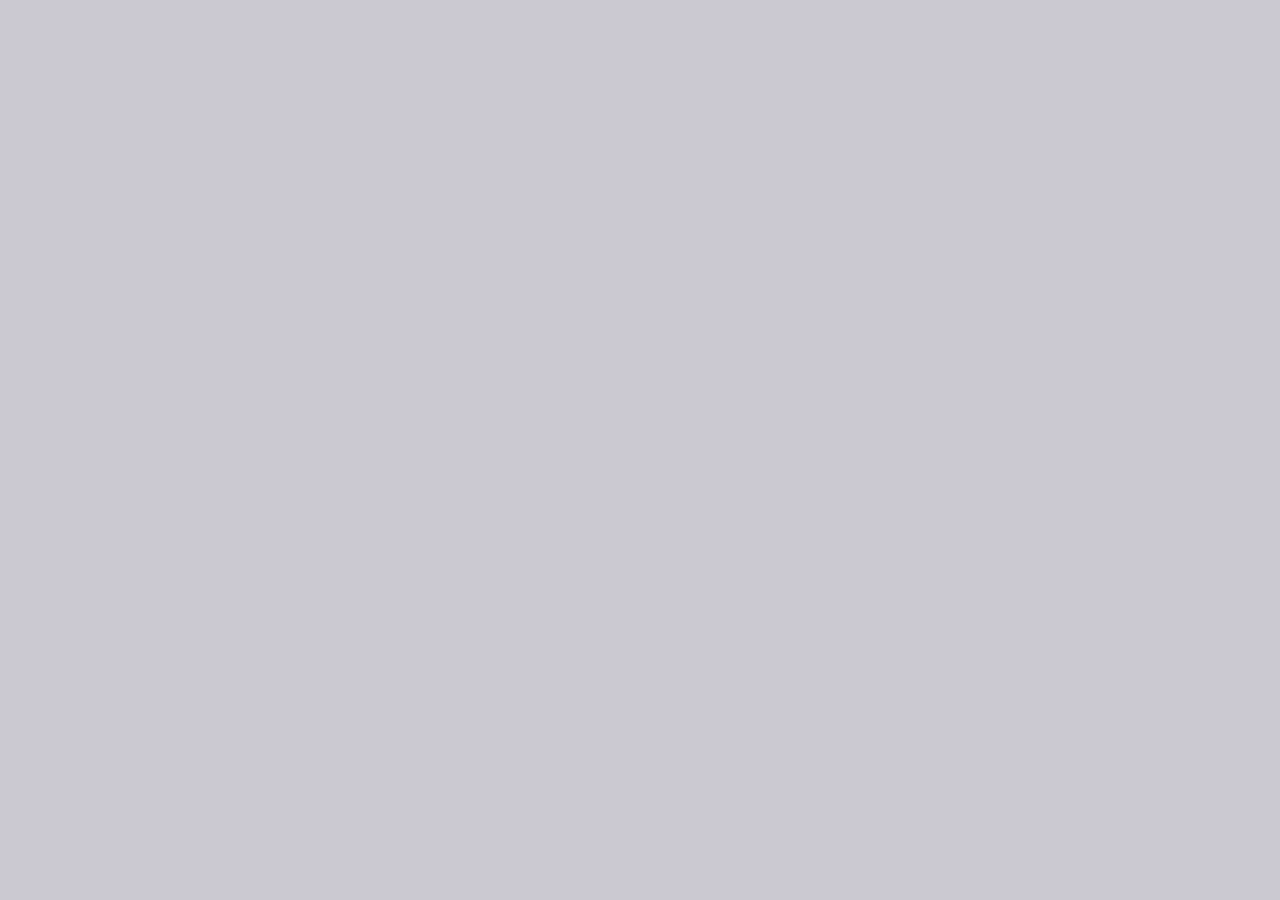
==== commit 6399c1dc: "index changes" ====
--- a/index.html
+++ b/index.html
@@ -4,14 +4,14 @@
 <!--><html class="no-js" lang="en"><!--<![endif]-->
 <head>
 
-	<!-- Basic Page Needs      file:///Users/Elliott/Desktop/newSite/itali43Github/index.html
+	<!-- Basic Page Needs      file:///Users/Elliott/Desktop/newSite/itali43Github/index.html <div>Icons made by <a href="http://www.freepik.com" title="Freepik">Freepik</a> from <a href="https://www.flaticon.com/" title="Flaticon">www.flaticon.com</a> is licensed by <a href="http://creativecommons.org/licenses/by/3.0/" title="Creative Commons BY 3.0" target="_blank">CC 3.0 BY</a></div>
 	================================================== -->
 	<meta charset="utf-8">
-	<title>Moonshot Apps</title>
-	<meta name="description"  content="Amazing Software Consulting Start to Finish" />
-	<meta name="author" content="Agrippa Apps">
-	<meta name="keywords"  content="ig design, website, design, html5, css3, jquery, creative, clean, animated, portfolio, blog, one-page, multi-page, corporate, business," />
-	<meta property="og:title" content="Moonshot Applications" />
+	<title>Roustabout</title>
+	<meta name="description"  content="an unskilled or casual laborer. a laborer on an oil rig. a dock laborer or deckhand." />
+	<meta name="author" content="Roustabout">
+	<meta name="keywords"  content="roustabout, website, design, html5, css3, jquery, creative, clean, animated, portfolio, blog, one-page, multi-page, corporate, business," />
+	<meta property="og:title" content="Roustabout Capital" />
 	<meta property="og:type" content="website" />
 	<meta property="og:url" content="" />
 	<meta property="og:image" content="" />
@@ -50,15 +50,15 @@
 
 	<!-- Favicons
 	================================================== -->
-	<link rel="icon" type="image/png" href="rocketFavIcon.png">
-	<link rel="apple-touch-icon" href="rocket-touch.png">
-	<link rel="apple-touch-icon" sizes="72x72" href="rocket-touch72.png">
-	<link rel="apple-touch-icon" sizes="114x114" href="rocket-touch114.png">
+	<link rel="icon" type="image/png" href="roustFav.png">
+	<link rel="apple-touch-icon" href="roustFav57.png">
+	<link rel="apple-touch-icon" sizes="72x72" href="roustFav72.png">
+	<link rel="apple-touch-icon" sizes="114x114" href="roustFav57114.png">
 
 
 </head>
-<body>
-
+<body bgcolor="#1a1a1a">
+<background>
 	<div class="loader dark">
 		<svg version="1.1" id="Layer_1" xmlns="http://www.w3.org/2000/svg" xmlns:xlink="http://www.w3.org/1999/xlink" x="0px" y="0px"
 		 width="24px" height="30px" viewBox="0 0 24 30" style="enable-background:new 0 0 50 50;" xml:space="preserve">
@@ -85,771 +85,85 @@
 
 
 
-	<!-- Nav and Logo
-	================================================== -->
-
-	<div id="menu-wrap" class="menu-back cbp-af-header dark">
-		<div class="container">
-			<div class="row">
-				<div class="col-12">
-					<nav class="navbar navbar-expand-lg navbar-light bg-light mx-lg-0">
-						<a class="navbar-brand" href="index.html"><img src="img/moonshotTextWhiteSMALL.png" alt=""></a>
-						<button class="navbar-toggler" type="button" data-toggle="collapse" data-target="#navbarSupportedContent" aria-controls="navbarSupportedContent" aria-expanded="false" aria-label="Toggle navigation">
-							<span class="navbar-toggler-icon">
-								<span class="menu-icon__line menu-icon__line-left"></span>
-								<span class="menu-icon__line"></span>
-								<span class="menu-icon__line menu-icon__line-right"></span>
-							</span>
-						</button>
-
-						<div class="collapse navbar-collapse" id="navbarSupportedContent">
-							<ul class="navbar-nav ml-auto">
-								<li class="nav-item">
-									<a class="nav-link" href="#work" data-ps2id-offset="120">Work</a>
-								</li>
-								<li class="nav-item">
-									<a class="nav-link" href="pstrade.html">Trade</a>
-								</li>
-								<!-- <li class="nav-item">
-									<a class="nav-link" href="#about">About</a>
-								</li> -->
-								<li class="nav-item">
-									<a class="nav-link" href="#faq">FAQ</a>
-								</li>
-
-								<li class="nav-item">
-									<a class="nav-link no-line" href="#">Select Applications</a>
-									<ul class="background-dark-blue-2 sub-shadow">
-										<li><a href="https://itunes.apple.com/us/app/purple-swan/id1237567657?mt=8">Purple Swan</a></li>
-										<li><a href="https://github.com/itali43/PSTrading/blob/master/README.md">The Story of PSTrade</a></li>
-										<li><a href="https://itunes.apple.com/us/app/stegasaurus/id1383351187?mt=8">Stegasaurus</a></li>
-										<li><a href="panickRoom.html">Panick!</a></li>
-										<li><a href="https://itunes.apple.com/us/app/vessel-app/id1323809767?mt=8">Vessel</a></li>
-										<!-- <li><a href="index-4.html">Security Contracting App</a></li> -->
-										<li><a href="http://pactumcapital.com">Pactum Capital Website</a></li>
-										<!--<li><a href="https://itunes.apple.com/us/app/eight-minute-abs/id1416851451?mt=8">Eight Minute Abs</a></li>-->
-									</ul>
-								</li>
-
-								<li class="nav-item mt-2">
-									<a class="btn btn-primary js-tilt" href="mailto:elliott@agrippa.tech" role="button" data-tilt-perspective="300" data-tilt-speed="700" data-tilt-max="24"><span>Contact</span></a>
-								</li>
-							</ul>
-						</div>
-					</nav>
-				</div>
-			</div>
-		</div>
-	</div>
 
 
 	<!-- Primary Page Layout
 	================================================== -->
 
-	<div class="section full-height height-auto-lg hide-over background-dark-blue-3">
+	<div class="section full-height height-auto-lg hide-over background-roust"> <!-- background-dark-blue-3-->
 		<div class="hero-center-wrap relative-on-lg">
 			<div class="container">
-				<div class="row">
-					<div class="col-lg-6 text-center text-lg-left parallax-fade-top align-self-center z-bigger">
-						<h2 class="text-white">Crypto-Focused Mobile Development</h2>
-						<p class="mt-3 mb-4 pb-3 font-weight-normal text-white">From Start To Finish</p>
-						<!-- Button under title
-						<a class="btn btn-primary js-tilt" href="#app" data-gal="m_PageScroll2id" data-ps2id-offset="68" role="button" data-tilt-perspective="300" data-tilt-speed="700" data-tilt-max="24"><span>Download App</span></a>
-						================================================== -->
+				<!-- <div class="row"> -->
+					<div class=" text-center text-lg-center  align-self-center z-bigger">
+						<h2 class="text-white">ROUSTABOUT</h2>
+						<h3 class="mt-3 mb-4 pb-3 font-weight-normal text-white">Capital</h3>
+            <div class="container i-am-centered">
+              <div class="row i-am-just">
+                <p><a class=" text-white i-can-fly" href="https://github.com/roustaboutcapital">
+									<span class="i-can-span">Work</span></a></p>
+									<p><a class=" text-white i-can-fly" href="mailto:hello@roustabout.capital">
+										<span class="i-can-span">Contact</span></a></p>
+
+
+              </div>
+            </div>
+
+            <!-- <ul class="roustMenu navbar">
+              <li class="nav-item navbar">
+                <a class="mt-3 mb-4 pb-3 font-weight-normal text-white" href="https://github.com/roustaboutcapital" data-ps2id-offset="120">Work</a>
+              </li>
+              <li class="nav-item navbar roustLink">
+                <a class="roustLink mt-3 mb-4 pb-3 font-weight-normal text-white" href="mailto:hello@roustabout.capital" data-ps2id-offset="120">Contact</a>
+              </li>
+          </ul> -->
+            <img src="img/roustV1.png" alt="">
+
+
+						<!-- Button under title -->
+						<!-- <a class="btn btn-primary js-tilt" href="#app" data-gal="m_PageScroll2id"
+            data-ps2id-offset="68" role="button" data-tilt-perspective="300"
+            data-tilt-speed="700" data-tilt-max="24"><span>Download App</span></a> -->
 
 					</div>
-					<div class="col-lg-6 mt-5 mt-lg-0">
-						<div class="img-wrap header-img">
-							<img src="img/thenMoonWRocket.png" alt="">
-						</div>
-					</div>
-				</div>
+
 			</div>
 		</div>
-		<div class="ocean dark">
+		<!-- <div class="ocean roust">
 			<div class="wave"></div>
 			<div class="wave"></div>
-		</div>
-		<div id="particles-js" class="min-height"></div>
-	</div>
+		</div> -->
+		<div id="particles-js" class="section full-height "></div>
 
-	<!-- <div class="section z-bigger background-gradient-dark">
-		<div class="section padding-bottom-big" id="featured">
-		<div class="section">
-			<div class="container">
-				<div class="row">
-
-					<div class="col-md-12">
-						<div class="title-wrap text-center">
-							<h3 class="text-white"><br><br><b>Featured:</b> <br>Panick Room</h3>
-							<p class="color-pr">~</p>
-							<div class="title-wrap text-center">
-
-							<p class="mb-4 mb-lg-5 text-white"> Bet on your ability to respond to notifications.
-								<br>
-								It pays to pay attention!
-							</p>
-</div>
-						</div>
-					</div>
-
-				</div>
-			</div>
+      	<!-- Nav and Logo
+      	================================================== -->
 
 
-		</div>
-		<div class="section padding-top-big-featured">
-				<div class="row">
-					<div class="col-12 col-lg-6 offset-lg-3 text-center">
-						<img src="img/PanickIconSMALL.png" alt="image"/><br><br>
-						<a class="btn btn-primary mx-0 js-tilt" href="panickRoom.html" role="button" data-tilt-perspective="300" data-tilt-speed="700" data-tilt-max="24"><span>Show Me What's Coming</span></a>
-
-					</div>
-				</div>
-		</div>
-		</div>
-
-	</div> -->
-
-		<div class="section padding-top-bottom-big background-gradient-dark-re" id="work">
-			<div class="container">
-				<div class="row">
-					<div class="col-md-12">
-						<div class="title-wrap text-center">
-							<div class="back-title">ios</div>
-							<h3 class="text-white"><br>Independent and Contract</h3>
-							<p class="color-pr">~</p>
-						</div>
-					</div>
-				</div>
-			</div>
-			<div class="container">
-				<div class="row">
-					<div class="col-md-6 align-self-center">
-						<h4 class="text-white">Full Service Mobile Consulting</h4>
-						<p class="lead text-grey">We offer an end-to-end solution for mobile application development
-							for the iOS + watchOS ecosystems. If your team is looking for a mobile software solution,
-							we will work closely with you to build it.
-</p>
-						<!-- <ul class="app-list mb-5 mt-4">
-							<li class="text-grey">Mind On The Money: IAP, Crypto, Wallet, TXNs</li>
-							<li class="text-grey">Location: Geolocation, Core Sensor APIs, Maps, All Working Together</li>
-							<li class="text-grey">Decentralization: Shamirs Secrets, Fugi, Purple Swan Keychain</li>
-							<li class="text-grey">Detailed transaction info</li>
-							<li class="text-grey">Custom fees and limits</li>
-						</ul> -->
-
-						<br>
-						<a class="btn btn-primary mx-0 js-tilt" href="https://itunes.apple.com/us/developer/elliott-williams/id1089862715" role="button" data-tilt-perspective="300" data-tilt-speed="700" data-tilt-max="24"><span>iOS Developer Account</span></a>
-						<!-- <a class="app-btn ml-4" href="#"><i class="fa fa-apple"></i></a>
-						<a class="app-btn ml-2" href="#"><i class="fa fa-android"></i></a>
-						<a class="app-btn ml-2" href="#"><i class="fa fa-windows"></i></a> -->
-					</div>
-					<div class="col-md-6 order-first order-md-last mb-4 mb-md-0">
-						<div class="img-wrap">
-							<img src="img/doubleAppView.png" alt="">
-						</div>
-					</div>
-				</div>
-			</div>
-		</div>
-
-
-				<div class="section padding-top-bottom-big background-gradient-dark" id="security">
-					<div class="container">
-						<div class="row">
-							<div class="col-md-12">
-								<div class="title-wrap text-center">
-									<div class="back-title">🔑Security🔑</div>
-									<h3 class="text-white"><br>For Storing and Using Cryptocurrency</h3>
-									<p class="color-pr">~</p>
-								</div>
-							</div>
-						</div>
-					</div>
-					<div class="container">
-						<div class="row">
-							<div class="col-md-6 align-self-center">
-								<h4 class="text-white">The Internet is an Open Place</h4>
-								<p class="lead text-grey">Don't keep large sums of currency on it.
-									<br><br>
-									We collaborate with  to build custom storage solutions.
-									We use the most up-to-date best practices, our knowledge of crypto spanning back to 2011, and consider all client needs individually.
-									<br><br>
-									If you are a Crypto Fund, Industry Player or Personal HODLer and need a more secure and bespoke solution:
-								</p>
-								<br>
-								<a class="btn btn-primary mx-0 js-tilt" href="#contact" role="button" data-tilt-perspective="300" data-tilt-speed="700" data-tilt-max="24"><span>Let's Get On A Call</span></a>
-
-								<!-- <ul class="app-list mb-5 mt-4">
-									<li class="text-grey"><b>Bespoke solutions.</b> Each situation demands a custom solution to fith the client.</li>
-									<li class="text-grey"><b>Decentralizate.</b> password recovery with <a href="https://github.com/itali43/ShamirsSecretConcept">Shamir's Secret Sharing</a></li>
-									<li class="text-grey"><b>Blockchain Agnostic.</b>  BTC, ETH, ERC20, XLM, etc.</li>
-									<li class="text-grey"><b>Backups.</b>  Mistakes happen, and any good security solution has multiple backups.</li>
-									<li class="text-grey"><b>Time Matters.</b>  Whether it's every day or once a decade makes a difference.  We dial between ease of use with security.</li>
-								</ul> -->
-								<!-- <a class="btn btn-primary mx-0 js-tilt" href="#" role="button" data-tilt-perspective="300" data-tilt-speed="700" data-tilt-max="24"><span>Download App</span></a>
-								<a class="app-btn ml-4" href="#"><i class="fa fa-apple"></i></a>
-								<a class="app-btn ml-2" href="#"><i class="fa fa-android"></i></a>
-								<a class="app-btn ml-2" href="#"><i class="fa fa-windows"></i></a> -->
-							</div>
-							<div class="col-md-6 order-first order-md-last mb-4 mb-md-0">
-								<div class="img-wrap">
-									<img src="img/BTCLock.png" alt="">
-								</div>
-							</div>
-						</div>
-					</div>
-				</div>
+      	<!-- <div id="menu-wrap" class="menu-back cbp-af-header dark ">
+      			<div class="row ">
+      				<div class="col-12 ">
+                <nav class="navbar navbar-toggler navbar-light bg-light mx-lg-0">
+                    <ul class="navbar-nav ">
+                      <li class="nav-item">
+                        <a class="nav-link" href="https://github.com/roustaboutcapital" data-ps2id-offset="120">Work</a>
+                      </li>
+                      <li class="nav-item">
+                        <a class="nav-link" href="mailto:hello@roustabout.capital" data-ps2id-offset="120">Contact</a>
+                      </li>
+                    </ul>
+                </nav>
+      				</div>
+      			</div>
+      	</div> -->
+	</div>
 
 
 
-						<div class="section padding-top-bottom-big background-gradient-dark-re" id="solidity">
-							<div class="container">
-								<div class="row">
-									<div class="col-md-12">
-										<div class="title-wrap text-center">
-											<div class="back-title">Solidity</div>
-											<h3 class="text-white"><br>Smart Contracts</h3>
-											<p class="color-pr">~</p>
-										</div>
-									</div>
-								</div>
-							</div>
-							<div class="container">
-								<div class="row">
-									<div class="col-md-6 align-self-center">
-										<h4 class="text-white">Attention. To. Detail.</h4>
-										<p class="lead text-grey">
-											Smart Contracts are only as clever and cautious as their creators.
-											Design with care, consider incentives and bad actors.
-											<br><br>
-											Because in crypto, best intentions matter for very little.
-											<br><br>
-										</p>
-										<!-- <ul class="app-list mb-5 mt-4">
-											<li class="text-grey">Smart by design</li>
-											<li class="text-grey">Easy Coin Management</li>
-											<li class="text-grey">Instantly import your wallet</li>
-											<li class="text-grey">Detailed transaction info</li>
-											<li class="text-grey">Custom fees and limits</li>
-										</ul> -->
-										<!-- <a class="btn btn-primary mx-0 js-tilt" href="https://github.com/itali43/landlordNASProject/blob/master/landlordNAS.js" role="button" data-tilt-perspective="300" data-tilt-speed="700" data-tilt-max="24"><span>Our  Nebulas Contract</span></a> -->
-										<!-- <a class="app-btn ml-4" href="#"><i class="fa fa-apple"></i></a>
-										<a class="app-btn ml-2" href="#"><i class="fa fa-android"></i></a>
-										<a class="app-btn ml-2" href="#"><i class="fa fa-windows"></i></a>  -->
-									</div>
-									<div class="col-md-6 order-first order-md-last mb-4 mb-md-0">
-										<div class="img-wrap">
-											<img src="img/home-il.svg" alt="">
-											<br>
-											<center><a class="text-white"><sub>We are currently working in both solidity and bitcoin script</sub><a></center>
-										</div>
-									</div>
-								</div>
-							</div>
-						</div>
-
-		<!-- concept section
-	<div class="section padding-top-bottom-big background-gradient-dark-re" id="concept">
-		<div class="container">
-			<div class="row">
-				<div class="col-md-12">
-					<div class="title-wrap text-center">
-						<div class="back-title">concept</div>
-						<h3 class="text-white">We are the only global<br>mining operation.</h3>
-						<p class="color-pr">Lend your digital assets to others for trading and earn an interest through margin trading loans.</p>
-					</div>
-				</div>
-				<div class="col-md-4">
-					<div class="concept-box">
-						<img class="mb-4" src="img/con-1.svg" alt="">
-						<h5 class="text-white">Independent</h5>
-						<p class="text-grey">Our mobility concept enables super-simple transportation and worldwide deployment.</p>
-					</div>
-				</div>
-				<div class="col-md-4 mt-4 mt-md-0">
-					<div class="concept-box">
-						<img class="mb-4" src="img/con-2.svg" alt="">
-						<h5 class="text-white">Fully Scalable</h5>
-						<p class="text-grey">Mobile and efficient low-cost hardware and optimized propietary management.</p>
-					</div>
-				</div>
-				<div class="col-md-4 mt-4 mt-md-0">
-					<div class="concept-box">
-						<img class="mb-4" src="img/con-3.svg" alt="">
-						<h5 class="text-white">High Growth</h5>
-						<p class="text-grey">Our reinvestment strategy enables us to quickly grow our fleet of mobile units.</p>
-					</div>
-				</div>
-				<div class="col-md-12 padding-top-bottom">
-					<div class="line-sep"></div>
-				</div>
-			</div>
-		</div>
-		<div class="container">
-			<div class="row">
-				<div class="col-md-6 align-self-center">
-					<h4 class="text-white">Creating a win-win<br>for everyone</h4>
-					<p class="lead text-grey">An exciting business opportunity should come with equally exciting rewards.</p>
-					<p class="text-grey">Early adopters can earn up to a 200% bonus based on the final token value should we reach our 100 mil tokens hardcap during our planned token sale event.</p>
-					<a class="btn btn-primary mt-4 mx-0 js-tilt" href="#roadmap" data-gal="m_PageScroll2id" data-ps2id-offset="68" role="button" data-tilt-perspective="300" data-tilt-speed="700" data-tilt-max="24"><span>Roadmap</span></a>
-				</div>
-				<div class="col-md-5 offset-md-1 order-first order-md-last mb-4 mb-md-0">
-					<div class="img-wrap">
-						<img src="img/1.svg" alt="">
-					</div>
-				</div>
-			</div>
-		</div>
-		<div class="container">
-			<div class="row">
-				<div class="col-md-12 my-5"></div>
-			</div>
-		</div>
-		<div class="container">
-			<div class="row">
-				<div class="col-md-5 mb-4 mb-md-0">
-					<div class="img-wrap">
-						<img src="img/2.svg" alt="">
-					</div>
-				</div>
-				<div class="col-md-6 offset-md-1 align-self-center">
-					<h4 class="text-white">More than just a price jump</h4>
-					<p class="text-grey">The Coeus token sale events are unique as they offer tiered bonuses which include not only an increasing token price but also lifetime discounts, a commitment from us to support our tokens liquidity and future value, as well as access to future pre-pre-Token sale events.</p>
-					<a class="btn btn-primary mt-4 mx-0 js-tilt" href="#buy" data-gal="m_PageScroll2id" data-ps2id-offset="120" role="button" data-tilt-perspective="300" data-tilt-speed="700" data-tilt-max="24"><span>Buy Tokens</span></a>
-				</div>
-			</div>
-		</div>
-	</div>
--->
-
-
-	<!--  ROADMAP , has a really cool static background similar to the floaters up top
-	<div class="section padding-top-bottom-big" id="roadmap">
-		<div class="background-parallax" style="background-image: url('img/parallax-dark.jpg')" data-enllax-ratio=".5" data-enllax-type="background" data-enllax-direction="vertical"></div>
-		<div class="container">
-			<div class="row">
-				<div class="col-md-12">
-					<div class="title-wrap text-center">
-						<div class="back-title">roadmap</div>
-						<h3 class="text-white">Making the most<br>out of unused.</h3>
-						<p class="color-pr">The Coeus token sale events are unique as they offer tiered bonuses which include increasing token price and lifetime discounts.</p>
-					</div>
-				</div>
-				<div class="col-md-12">
-					<div class="customNavigation">
-						<a class="prev-roadmap dark"><i class="fa fa-angle-left"></i></a>
-						<a class="next-roadmap dark"><i class="fa fa-angle-right"></i></a>
-					</div>
-					<div id="owl-roadmap" class="owl-carousel owl-theme">
-						<div class="item dark">
-							<div class="roadmap-box background-dark-blue-2">
-								<p class="mb-4 achieved"><span>Achieved</span></p>
-								<h6 class="text-white">Dec 2017.</h6>
-								<p class="text-grey">Start of Development</p>
-							</div>
-						</div>
-						<div class="item dark">
-							<div class="roadmap-box current-road background-dark-blue-2 roadmap-shadow">
-								<p class="mb-4"><span>Current</span></p>
-								<h6 class="text-white">Apr 2018.</h6>
-								<p class="text-grey">Token Sale Start</p>
-							</div>
-						</div>
-						<div class="item dark">
-							<div class="roadmap-box next-road background-dark-blue-2">
-								<p class="mb-4 plan"><span>Plan</span></p>
-								<h6 class="text-white">May 2018.</h6>
-								<p class="text-grey">Blockchain Dev Starts</p>
-							</div>
-						</div>
-						<div class="item dark">
-							<div class="roadmap-box next-road background-dark-blue-2">
-								<p class="mb-4 plan"><span>Plan</span></p>
-								<h6 class="text-white">Oct 2018.</h6>
-								<p class="text-grey">Exchange Beta Launch</p>
-							</div>
-						</div>
-						<div class="item dark">
-							<div class="roadmap-box next-road background-dark-blue-2">
-								<p class="mb-4 plan"><span>Plan</span></p>
-								<h6 class="text-white">Jan 2019.</h6>
-								<p class="text-grey">Expanded Licensing</p>
-							</div>
-						</div>
-						<div class="item dark">
-							<div class="roadmap-box next-road background-dark-blue-2">
-								<p class="mb-4 plan"><span>Plan</span></p>
-								<h6 class="text-white">Mar 2019.</h6>
-								<p class="text-grey">Debit Card Launch</p>
-							</div>
-						</div>
-						<div class="item dark">
-							<div class="roadmap-box next-road background-dark-blue-2">
-								<p class="mb-4 plan"><span>Plan</span></p>
-								<h6 class="text-white">May 2019.</h6>
-								<p class="text-grey">Partnership For Future</p>
-							</div>
-						</div>
-					</div>
-				</div>
-				<div class="col-md-12 padding-top">
-					<div class="title-wrap text-center">
-						<h5 class="text-white">How it works:</h5>
-					</div>
-				</div>
-				<div class="col-md-8 offset-md-2">
-					<div class="video-section video-shadow">
-						<figure class="vimeo">
-							<a href="https://player.vimeo.com/video/239566739">
-								<img src="img/video-light.jpg" alt="image"/>
-							</a>
-						</figure>
-					</div>
-				</div>
-			</div>
-		</div>
-
-	</div> -->
-<!-- where app section  used to be-->
-<!-- where featured was -->
-
-
-
-
-
-
-<!-- FAQ section! -->
-	<div class="section padding-top-bottom-big  background-gradient-dark" id="faq">
-		<div class="container">
-			<div class="row">
-				<div class="col-md-12">
-					<div class="title-wrap text-center">
-						<div class="back-title">faq</div>
-						<h3 class="text-white"><br>Questions and Answers</h3>
-						<p class="color-pr">In This Case, One Follows The Other</p>
-					</div>
-				</div>
-			</div>
-		</div>
-		<div class="container">
-			<div class="row">
-				<div class="col-md-6 mt-4 mt-md-0">
-
-				<h6 class="text-white">Experience?</h6>
-				<p class="text-grey"> We've been in business for 3 years.  Working around professionally cryptocurrency since 2013.  And found Bitcoin at earliest in 2011.
-					<br>
-					We've worked in physical and net security, business development, solidity, iOS, and even some web development.  We specialized in our service offerings due to finding them most compelling.
-				</p>
-				<br><br>
-				<h6 class="text-white">Project Size?</h6>
-				<p class="text-grey">
-					We choose our work not on size but on value of project.
-				</p>
-
-			</div>
-
-
-				<!-- <div class="col-md-6">
-					<div id="accordion" class="accordion-style">
-						<div class="card">
-							<div class="card-header" id="headingOne">
-								<a class="text-white background-dark-blue-2" data-toggle="collapse" data-target="#collapseOne" aria-expanded="true" aria-controls="collapseOne">
-									Talk to me about Experience.
-								</a>
-							</div>
-
-							<div id="collapseOne" class="collapse show" aria-labelledby="headingOne" data-parent="#accordion">
-								<div class="card-body">
-									<h6 class="text-white">Ok, not quite a question, however..</h6>
-									<p class="text-grey"> We've been in business for 3 years.  Working around professionally cryptocurrency since 2013.  And found Bitcoin at earliest in 2011.
-										<br>
-										We've worked in physical and net security, business development, solidity, iOS, and even some web development.  We specialized in our service offerings due to finding them most compelling.
-									</p>
-								</div>
-							</div>
-						</div>
-
-						<div class="card">
-							<div class="card-header" id="headingTwo">
-								<a class="collapsed text-white background-dark-blue-2" data-toggle="collapse" data-target="#collapseTwo" aria-expanded="false" aria-controls="collapseTwo">
-									How Decentralized Can We Get?
-								</a>
-							</div>
-							<div id="collapseTwo" class="collapse" aria-labelledby="headingTwo" data-parent="#accordion">
-								<div class="card-body">
-									<h6 class="text-white">As Much as You Want, Friend.</h6>
-									<p class="text-grey">You can check out <a href="https://github.com/itali43/ShamirsSecretConcept">a solution</a> one of us wrote up on using Shamir's Secrets and decentralized password retrieval. (Don't worry, it's not overly complicated, but very practical-- that's our security philosophy)
-										<br> If you think about things fully client side solutions, Local Mobile Chat Rooms and other things that sound like that, we'll get along.  If preference is still for a client-server model, that's both very often more efficacious every mobile dev's bread and butter and we are that too!
-									</p>
-								</div>
-							</div>
-						</div>
-
-						<div class="card">
-							<div class="card-header" id="headingThree">
-								<a class="collapsed text-white background-dark-blue-2" data-toggle="collapse" data-target="#collapseThree" aria-expanded="false" aria-controls="collapseThree">
-									Do you know how to solve Ethereum's Scaling Problems?
-								</a>
-							</div>
-							<div id="collapseThree" class="collapse" aria-labelledby="headingThree" data-parent="#accordion">
-								<div class="card-body">
-									<h6 class="text-white">_No_</h6>
-									<p class="text-grey">Though I quite enjoy talking about it.</p>
-								</div>
-							</div>
-						</div>
-					</div>
-				</div> -->
-
-
-
-<!--@@@@@@@@@@@@@@@@@@@@@@@@@-->
-
-				<div class="col-md-6 mt-4 mt-md-0">
-
-				<h6 class="text-white">What does your Process look like?</h6>
-				<p class="text-grey">
-					We do initial consultations on the phone or via Skype/Hangouts/etc.
-					These calls focus on the design, features, structure and intent of the project.
-					After this we collaborate towards a product milestone that both parties are excited about.
-				</p>
-				<br><br>
-				<h6 class="text-white">Capabilities?</h6>
-				<p class="text-grey">
-					We specialized in our service offerings due to finding them most compelling.
-				</p>
-
-				<div>
-				<!-- <div class="col-md-6 mt-4 mt-md-0">
-					<div id="accordion-snd" class="accordion-style">
-						<div class="card">
-							<div class="card-header" id="headingFour">
-								<a class="text-white background-dark-blue-2" data-toggle="collapse" data-target="#collapseFour" aria-expanded="true" aria-controls="collapseFour">
-									What Kind Of Security Offerings do you Have?
-								</a>
-							</div>
-
-							<div id="collapseFour" class="collapse show" aria-labelledby="headingFour" data-parent="#accordion-snd">
-								<div class="card-body">
-									<h6 class="text-white">Physical Security, Mostly.</h6>
-									<p class="text-grey">A combination of Paranoia, Military Training + Field Manuals, work around NetSec and half a decade in Bitcoin has made us uniquely suited for finding appropriate bespoke solutions for clients looking for security.
-										 <br>Ping us, we probably do it, and if we don't we know who does it best. </p>
-								</div>
-							</div>
-						</div>
-
-						<div class="card">
-							<div class="card-header" id="headingFive">
-								<a class="collapsed text-white background-dark-blue-2" data-toggle="collapse" data-target="#collapseFive" aria-expanded="false" aria-controls="collapseFive">
-									Why "Agrippa" and When Moon?
-								</a>
-							</div>
-							<div id="collapseFive" class="collapse" aria-labelledby="headingFive" data-parent="#accordion-snd">
-								<div class="card-body">
-									<h6 class="text-white">Not When: Always Moon. Duh.</h6>
-									<p class="text-grey">Marcus Vipsanius Agrippa was the Right Hand of Caesar Augustus.
-										Much of the latter's military victories and public works were in fact Agrippa's travails.
-										When asked, Agrippa would unfailingly say that all credit should go to Augustus.
-										We saw a fitting metaphor in our business of building great things to be remembered forever (blockchain == immutable),
-										for those we faithfully work for.<br> <center class="text-white">..plus the domain was open</center></p>
-								</div>
-							</div>
-						</div>
-
-						<div class="card">
-							<div class="card-header" id="headingSix">
-								<a class="collapsed text-white background-dark-blue-2" data-toggle="collapse" data-target="#collapseSix" aria-expanded="false" aria-controls="collapseSix">
-									So Why Should I Invest My Time Working With You Guys?
-								</a>
-							</div>
-							<div id="collapseSix" class="collapse" aria-labelledby="headingSix" data-parent="#accordion-snd">
-								<div class="card-body">
-									<h6 class="text-white">We get the job done.  None of the Typical Contracting Headaches.</h6>
-									<p class="text-grey">We make clients happy, no exceptions.  We add our extensive skills where needed, keep strong and
-										consistent communication, iterate, stay energetic and motivated and match to your perfect measure of: Speed, Quality and Cost.  You get two of three!
-										Faithful service, with a smile.</p>
-								</div>
-							</div>
-						</div>
-					</div>
-				</div> -->
 			</div>
 		</div>
 	</div>
 </div>
 </div>
 
-
-
-
-	<div class="section padding-top-bottom-big" id="contact">
-		<div class="background-parallax" style="background-image: url('img/parallax-dark-2.jpg')" data-enllax-ratio=".5" data-enllax-type="background" data-enllax-direction="vertical"></div>
-		<div class="container">
-			<div class="row">
-				<div class="col-md-12">
-					<div class="title-wrap text-center">
-						<div class="back-title">contact</div>
-						<h3 class="text-white"><br>Large or Small <br>If It's Compelling We Are Interested.</h3>
-						<p class="color-pr">Get in touch.</p>
-					</div>
-				</div>
-			</div>
-		</div>
-		<div class="container">
-			<div class="row justify-content-center">
-				<div class="col-md-3">
-					<div class="contact-det text-center">
-						<img src="img/contact-1.svg" alt="">
-						<h6 class="text-white">Text</h6>
-						<p class="text-grey">+1 317 624-2939</p>
-					</div>
-				</div>
-				<div class="col-md-3 mt-4 mt-md-0">
-					<div class="contact-det text-center">
-						<img src="img/contact-2.svg" alt="">
-						<h6 class="text-white">Email</h6>
-						<p class="text-grey">elliott@agrippa.tech</p>
-					</div>
-				</div>
-				<div class="col-md-3 mt-4 mt-md-0">
-					<div class="contact-det text-center">
-						<img src="img/contact-3.svg" alt="">
-						<h6 class="text-white">Address</h6>
-						<p class="text-grey">1890 Bryant St <br>San Francisco</p>
-					</div>
-				</div>
-			</div>
-			<!-- <form id="contact-form" class="mt-5" method="post" action="contact.php" role="form">
-				<div class="row justify-content-center">
-					<div class="col-md-8">
-						<div class="messages text-center"></div>
-					</div>
-				</div>
-				<div class="controls">
-					<div class="row justify-content-center">
-						<div class="col-md-4">
-							<div class="form-group text-center">
-								<input id="form_name" type="text" name="name" class="form-control text-center" placeholder="Enter your first name *" required="required" data-error="First name is required.">
-								<div class="help-block with-errors"></div>
-							</div>
-						</div>
-						<div class="col-md-4 mt-3 mt-md-0">
-							<div class="form-group text-center">
-								<input id="form_lastname" type="text" name="surname" class="form-control text-center" placeholder="Enter your last name *" required="required" data-error="Last name is required.">
-								<div class="help-block with-errors"></div>
-							</div>
-						</div>
-					</div>
-					<div class="row justify-content-center">
-						<div class="col-md-4 mt-3">
-							<div class="form-group text-center">
-								<input id="form_email" type="email" name="email" class="form-control text-center" placeholder="Enter your email *" required="required" data-error="Valid email is required.">
-								<div class="help-block with-errors"></div>
-							</div>
-						</div>
-						<div class="col-md-4 mt-3">
-							<div class="form-group text-center">
-								<input id="form_phone" type="tel" name="phone" class="form-control text-center" placeholder="Enter your phone">
-								<div class="help-block with-errors"></div>
-							</div>
-						</div>
-					</div>
-					<div class="row justify-content-center">
-						<div class="col-md-8 mt-3">
-							<div class="form-group text-center">
-								<textarea id="form_message" name="message" class="form-control text-center" placeholder="Your message *" rows="4" required="required" data-error="Please,leave us a message."></textarea>
-								<div class="help-block with-errors textarea-error"></div>
-							</div>
-						</div>
-						<div class="col-md-8 mt-3 text-center">
-							<input type="submit" class="btn btn-primary btn-send text-center" value="Send message">
-						</div>
-					</div>
-				</div>
-			</form> -->
-		</div>
-	</div>
-
-
-
-		<!-- Featured section, should change to Github etc...... also color: #7b5eea-->
-			<div class="section padding-top-big padding-bottom background-dark-blue-2">
-				<div class="container">
-					<div class="row">
-						<div class="col-md-12">
-							<div class="title-wrap text-center">
-								<h5 class="color-light">Find More Of Our Work:</h5>
-							</div>
-						</div>
-						<div class="col-md-12">
-							<ul class="logo-wrap">
-								<!-- <li><img src="img/logos/1.png" alt=""></li>
-								<li><img src="img/logos/2.png" alt=""></li>
-								<li><img src="img/logos/3.png" alt=""></li>
-								<li><img src="img/logos/4.png" alt=""></li>
-								<li><img src="img/logos/5.png" alt=""></li>
-								<li><img src="img/logos/6.png" alt=""></li>-->
-								<!-- <li><a href="https://www.blockchain.com/btc/address/3KF9PDX2ccc28fdvPCLZRicuiWbDPrssYB"><img src="img/bitcoinLogo.png" alt=""></a></li> -->
-								<li><a href="https://github.com/agrippaapps"><img src="img/github_logo.png" alt=""></a></li>
-								<li><a href="https://www.linkedin.com/company/agrippa-apps"><img src="img/linkedin-button.png" alt=""></a></li>
-							</ul>
-						</div>
-					</div>
-				</div>
-			</div>
-
-
-
-
-	<div class="section padding-top-big">
-		<div class="background-parallax" style="background-image: url('img/parallax-dark-3.jpg')" data-enllax-ratio=".5" data-enllax-type="background" data-enllax-direction="vertical"></div>
-		<div class="container padding-bottom-big">
-			<div class="row justify-content-between">
-				<div class="col-lg-4">
-					<h6 class="text-white mb-4">Stay tuned:</h6>
-					<div class="suscribe">
-						<input class="form-control text-left" placeholder="Enter your email" type="text" name="name" />
-						<button type="submit" class="btn btn-primary m-0 js-tilt" data-tilt-perspective="300" data-tilt-speed="700" data-tilt-max="24"><span>subscribe</span></button>
-					</div>
-					<p class="text-left text-white mb-0"><small>* we promise that we won´t spam you, never.</small></p>
-				</div>
-				<div class="col-lg-5 mt-4">
-					<ul class="footer-list">
-						<li class="text-left"><a href="#work">Work</a></li>
-						<li class="text-left"><a href="pstrade.html">Trade</a></li>
-						<li class="text-left"><a href="#">About</a></li>
-						<li class="text-left"><a href="#faq">FAQ</a></li>
-						<li class="text-left"><a href="#contact">Contact</a></li>
-					</ul>
-				</div>
-			</div>
-		</div>
-		<div class="section py-4 background-dark-blue-4">
-			<div class="container">
-				<div class="row">
-					<div class="col-lg-6 footer text-center text-lg-left">
-						<p>Copyright © 2018, <a href="http://agrippa.tech">Agrippa Apps</a></p>
-					</div>
-					<div class="col-lg-6 footer mt-4 mr-auto mt-lg-0 mr-lg-0 text-center text-lg-right">
-						<a class="app-btn mx-2 mr-lg-3" href="#"><i class="fa fa-twitter"></i></a>
-						<a class="app-btn mx-2 mr-lg-3" href="#"><i class="fa fa-linkedin"></i></a>
-						<!-- <a class="app-btn mx-2 mr-lg-3" href="#"><i class="fa fa-facebook"></i></a> -->
-						<a class="app-btn mx-2 mr-lg-3" href="#"><i class="fa fa-git"></i></a>
-						<!-- <a class="app-btn mx-2 mr-lg-3" href="#"><i class="fa fa-pinterest-p"></i></a> -->
-						<!-- <a class="app-btn mx-2 mr-lg-0" href="#"><i class="fa fa-paper-plane"></i></a> -->
-					</div>
-				</div>
-			</div>
-		</div>
-	</div>
-
-
-
-
-
-	<div class="scroll-to-top">to top</div>
 
 
 
@@ -861,7 +175,7 @@
 	<script src="js/bootstrap.min.js"></script>
 	<script src="js/plugins.js"></script>
 	<script src="js/chart-custom.js"></script>
-	<script src="js/particles-dark.js"></script>
+	<script src="js/particles-roust.js"></script>
 	<script src="js/custom.js"></script>
 
 <!-- End Document
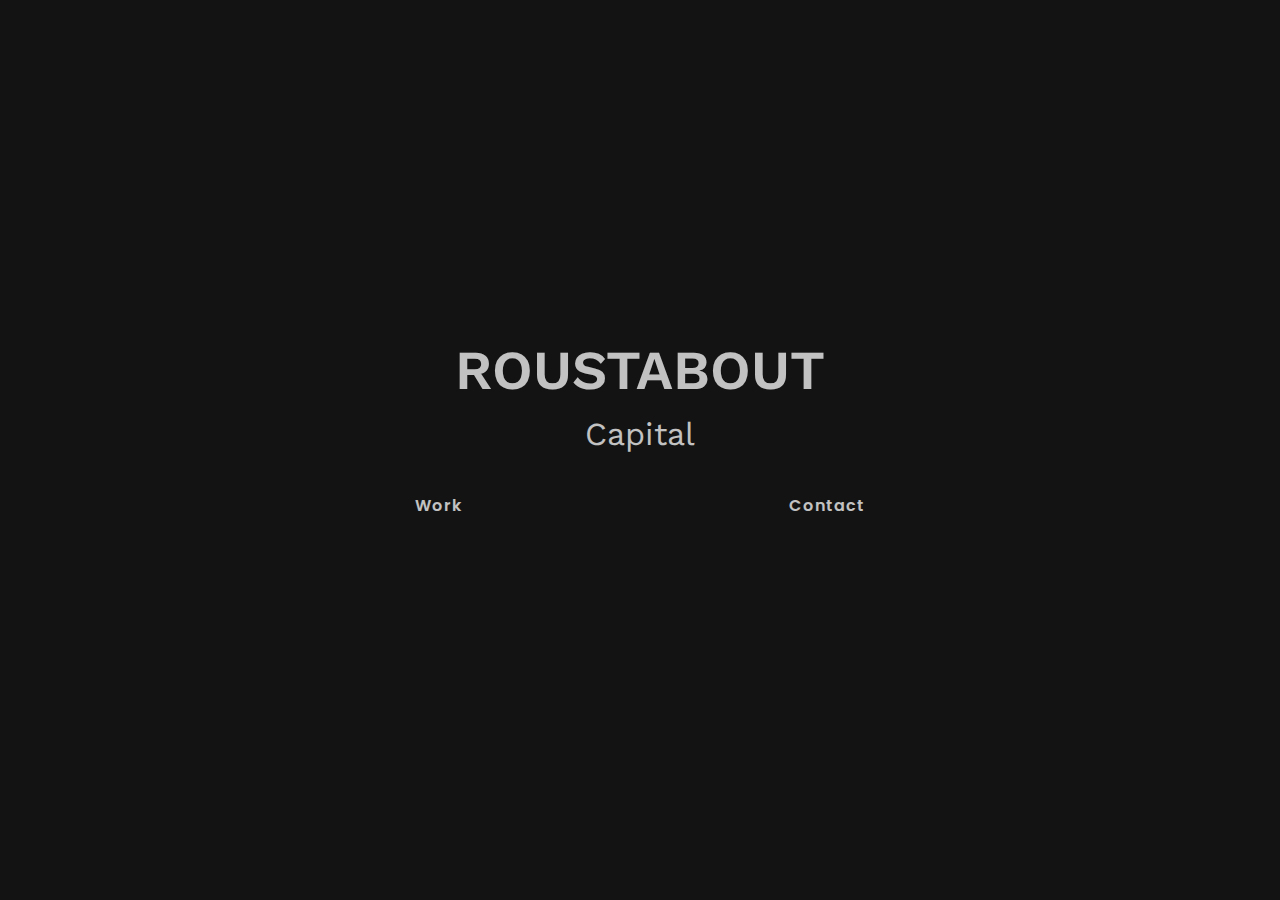
==== commit 7e047529: "just in case" ====
--- a/index.html
+++ b/index.html
@@ -59,7 +59,7 @@
 </head>
 <body bgcolor="#1a1a1a">
 <background>
-	<div class="loader dark">
+	<div class="loader roust">
 		<svg version="1.1" id="Layer_1" xmlns="http://www.w3.org/2000/svg" xmlns:xlink="http://www.w3.org/1999/xlink" x="0px" y="0px"
 		 width="24px" height="30px" viewBox="0 0 24 30" style="enable-background:new 0 0 50 50;" xml:space="preserve">
 			<rect x="0" y="0" width="4" height="10" fill="#333">
--- a/css/style.css
+++ b/css/style.css
@@ -74,6 +74,10 @@
 .loader.dark {
 	background-color: #0e0529;
 }
+.loader.roust {
+	background-color: #000000;
+}
+
 .loader.green {
 	background-color: #fff;
 }
@@ -184,6 +188,10 @@
 .background-dark-blue-3 {
 	background-color: #1e0b56;
 }
+.background-roust {
+	background-color: #1a1a1a;
+}
+
 .background-dark-blue-4 {
 	background-color: #050112;
 }
@@ -352,9 +360,10 @@
 	top:0;
 	left:0;
 }
-.menu-back{
+.menu-back{  /*nav menu padding and alignment*/
 	background-color: rgba(250,250,250,0);
 	padding-top: 25px;
+	padding-left: 50px;
 	padding-bottom: 25px;
 	-webkit-transition : all 0.3s ease-out;
 	-moz-transition : all 0.3s ease-out;
@@ -392,6 +401,43 @@
 .bg-light {
   background-color: transparent !important;
 }
+
+/*Elliott's great at CSS*/
+.roustMenu ul {
+    display:inline;
+		padding: 35px 0 !important;
+		-webkit-transition: all 200ms linear;
+		transition: all 200ms linear;
+
+}
+.roustLink li {
+	text-decoration: none
+}
+.roustDiv div {
+	margin-right: 40%;
+margin-left: 40%;
+}
+.i-am-centered {
+	margin: auto;
+	max-width: 450px;
+}
+.i-am-just {
+	justify-content: space-between;
+
+}
+.i-can-fly:hover {
+		text-decoration: none;
+}
+
+.i-can-span:hover {
+	border-bottom: 3px solid currentColor;
+	line-height: 0.85;
+
+
+}
+
+
+
 .navbar {
 	padding: 0;
 	-webkit-transition : all 0.3s ease-out;
@@ -405,7 +451,7 @@
 .nav-link:active {
 	opacity: 1;
 	font-weight: 500;
-	font-size: 13px;
+	/*font-size: 13px;*/
 	text-transform: uppercase;
 }
 .nav-link,
@@ -428,7 +474,7 @@
 	margin: 0 10px;
 }
 .nav-item:last-child{
-	margin-left: 30px;
+	margin-left: 0px;
 	margin-right: 0;
 }
 .nav-item .btn{
@@ -813,6 +859,15 @@
 	background: #0e0529;
 	z-index: 300;
 }
+.ocean.roust{
+	background: #060606;
+	z-index: 300;
+}
+.ocean.roust .wave{
+	background: url('../img/wave-roust.svg') repeat-x;
+}
+
+
 .ocean.dark .wave{
 	background: url('../img/wave-dark.svg') repeat-x;
 }
--- a/css/colors/color.css
+++ b/css/colors/color.css
@@ -2,7 +2,7 @@
 
 .loader svg path,
 .loader svg rect{
-	fill: #7b5eea;
+	fill: #FFFFFF;
 }
 .hero-center-wrap p span.font-big-color,
 .countdown li,
@@ -24,17 +24,17 @@
 .menu-back.dark .nav-item ul li a:hover{
 	color: #7b5eea;
 }
-.menu-back.dark .nav-link:hover,  
+.menu-back.dark .nav-link:hover,
 .menu-back.dark .nav-link:active,
-.nav-link:hover,  
+.nav-link:hover,
 .nav-link:active {
-	color: #7b5eea !important;
-	border-color: #7b5eea !important; 
+	color: #ffffff !important;
+	border-color: #ffffff !important;
 }
 .nav-link.mPS2id-highlight,
 .menu-back.dark .nav-link.mPS2id-highlight{
 	color: #7b5eea !important;
-	border-color: #7b5eea !important; 
+	border-color: #7b5eea !important;
 }
 .color-pr{
 	color: #7b5eea !important;
@@ -76,28 +76,28 @@
 	background-color: #7b5eea !important;
 }
 .countdown li {
-	box-shadow: 0 8px 40px -6px rgba(123, 94, 234, 0.2); 
+	box-shadow: 0 8px 40px -6px rgba(123, 94, 234, 0.2);
 }
 .table-shadow {
-	box-shadow: 0 8px 60px -6px rgba(123, 94, 234, 0.7); 
+	box-shadow: 0 8px 60px -6px rgba(123, 94, 234, 0.7);
 }
 .sub-shadow{
-	box-shadow: 0 8px 30px -6px rgba(123, 94, 234, 0.2); 
+	box-shadow: 0 8px 30px -6px rgba(123, 94, 234, 0.2);
 }
 .roadmap-shadow{
-	box-shadow: 0 8px 40px -6px rgba(123, 94, 234, 0.3); 
+	box-shadow: 0 8px 40px -6px rgba(123, 94, 234, 0.3);
 }
 .video-shadow{
-	box-shadow: 0 8px 60px -6px rgba(123, 94, 234, 0.3); 
+	box-shadow: 0 8px 60px -6px rgba(123, 94, 234, 0.3);
 }
 .prev-roadmap,
 .next-roadmap{
-	box-shadow: 0 8px 35px -6px rgba(123, 94, 234, 0.7); 
+	box-shadow: 0 8px 35px -6px rgba(123, 94, 234, 0.7);
 }
-.team-img-wrap img{ 
+.team-img-wrap img{
 	box-shadow: 0 8px 15px -6px rgba(123, 94, 234, 0.5);
 }
-.team-img-wrap:hover img{ 
+.team-img-wrap:hover img{
 	box-shadow: 0 8px 45px -6px rgba(123, 94, 234, 0.3);
 }
 .roadmap-box:before{
@@ -132,44 +132,20 @@
 	background:#7b5eea;
 }
 ::selection {
-	background-color: #7b5eea;
+	background-color: #ffffff;
 }
 ::-moz-selection {
-	background-color: #7b5eea;
+	background-color: #ffffff;
 }
-@media (max-width: 991px) { 
-	.nav-link:hover,  
+@media (max-width: 991px) {
+	.nav-link:hover,
 	.nav-link:active {
-		border-color: transparent !important; 
+		border-color: transparent !important;
 	}
 	.sub-shadow{
-		box-shadow: 0 8px 40px -6px rgba(123, 94, 234, 0); 
+		box-shadow: 0 8px 40px -6px rgba(123, 94, 234, 0);
 	}
 	.nav-item:hover ul{
 		border-color: transparent;
-	}	
+	}
 }
-
-
-
-
-
-
-
-
-
-
-
-
-
-
-
-
-
-
-
-
-
-
-
-
